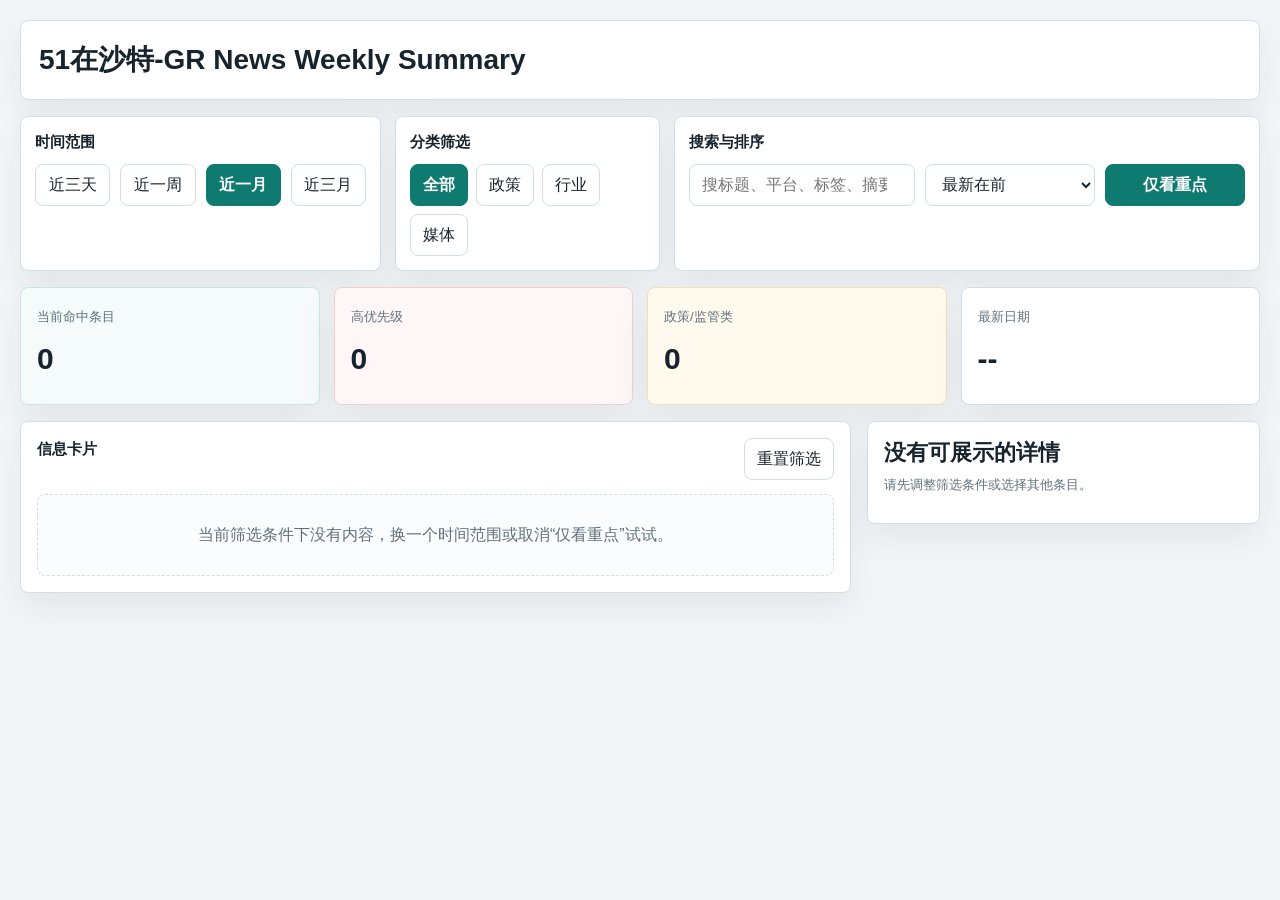
==== 舆情weekly汇总板_v1.html @ affe05f6 "Tighten weekly board leadership copy" ====
<!doctype html>
<html lang="zh-CN">
<head>
  <meta charset="utf-8">
  <meta name="viewport" content="width=device-width, initial-scale=1">
  <title>51在沙特-GR News Weekly Summary</title>
  <style>
    :root {
      --bg: #f3f6f8;
      --panel: #ffffff;
      --panel-alt: #eef3f6;
      --text: #18242d;
      --muted: #5f717d;
      --line: #d3dde5;
      --accent: #0f7a70;
      --accent-soft: #def4f1;
      --blue: #1a78a6;
      --blue-soft: #dff1f8;
      --amber: #a86f00;
      --amber-soft: #fff1d6;
      --red: #b43d3d;
      --red-soft: #fde6e6;
      --shadow: 0 14px 34px rgba(24, 36, 45, 0.08);
    }

    * {
      box-sizing: border-box;
    }

    body {
      margin: 0;
      background: var(--bg);
      color: var(--text);
      font-family: Arial, "PingFang SC", "Microsoft YaHei", sans-serif;
      line-height: 1.5;
    }

    button, input, select {
      font: inherit;
    }

    img {
      display: block;
      max-width: 100%;
    }

    .shell {
      max-width: 1320px;
      margin: 0 auto;
      padding: 20px;
    }

    .topband {
      display: grid;
      grid-template-columns: 1fr;
      gap: 18px;
      align-items: center;
      background: var(--panel);
      border: 1px solid var(--line);
      border-radius: 8px;
      padding: 18px;
      box-shadow: var(--shadow);
    }

    .topband h1 {
      margin: 0;
      font-size: 28px;
    }

    .topband p {
      margin: 6px 0 0;
      color: var(--muted);
      max-width: 760px;
    }

    .toolbar {
      margin-top: 16px;
      display: grid;
      grid-template-columns: 1.5fr 1.1fr 1fr;
      gap: 14px;
    }

    .toolbar-block,
    .section,
    .stat,
    .item-card,
    .detail-panel {
      background: var(--panel);
      border: 1px solid var(--line);
      border-radius: 8px;
      box-shadow: var(--shadow);
    }

    .toolbar-block {
      padding: 14px;
      min-height: 116px;
    }

    .toolbar-title,
    .section-title {
      margin: 0 0 10px;
      font-size: 15px;
      font-weight: 700;
    }

    .chip-row {
      display: flex;
      flex-wrap: wrap;
      gap: 8px;
    }

    .chip-grid {
      display: grid;
      grid-template-columns: repeat(4, minmax(0, 1fr));
      gap: 10px;
    }

    .chip,
    .ghost-btn,
    .solid-btn {
      min-height: 36px;
      padding: 8px 12px;
      border-radius: 8px;
      border: 1px solid var(--line);
      background: #fff;
      color: var(--text);
      cursor: pointer;
    }

    .chip.active {
      border-color: var(--accent);
      background: var(--accent);
      color: #fff;
      font-weight: 700;
    }

    .ghost-btn:hover,
    .solid-btn:hover,
    .chip:hover {
      border-color: var(--accent);
    }

    .solid-btn {
      background: var(--accent);
      border-color: var(--accent);
      color: #fff;
      font-weight: 700;
    }

    .control-row {
      display: grid;
      grid-template-columns: 1fr 170px 140px;
      gap: 10px;
    }

    .control-row input,
    .control-row select {
      min-height: 40px;
      border: 1px solid var(--line);
      border-radius: 8px;
      padding: 8px 12px;
      background: #fff;
      color: var(--text);
    }

    .stats {
      margin-top: 16px;
      display: grid;
      grid-template-columns: repeat(4, minmax(0, 1fr));
      gap: 14px;
    }

    .stat {
      padding: 16px;
      min-height: 118px;
    }

    .stat span {
      color: var(--muted);
      font-size: 13px;
    }

    .stat strong {
      display: block;
      margin: 8px 0 6px;
      font-size: 30px;
    }

    .stat small {
      color: var(--muted);
      font-size: 13px;
    }

    .stat.accent {
      background: #f4fbfa;
      border-color: #c5e7e1;
    }

    .stat.warn {
      background: #fff9ee;
      border-color: #f1dfb8;
    }

    .stat.risk {
      background: #fff7f7;
      border-color: #f1cfcf;
    }

    .main-grid {
      margin-top: 16px;
      display: grid;
      grid-template-columns: minmax(0, 1.9fr) minmax(320px, 0.9fr);
      gap: 16px;
      align-items: start;
    }

    .section {
      padding: 16px;
    }

    .section-head {
      display: flex;
      justify-content: space-between;
      gap: 14px;
      align-items: flex-start;
      margin-bottom: 14px;
    }

    .section-head p {
      margin: 4px 0 0;
      color: var(--muted);
      font-size: 13px;
    }

    .item-list {
      display: grid;
      gap: 12px;
    }

    .item-card {
      padding: 16px;
      display: grid;
      grid-template-columns: 1fr auto;
      gap: 16px;
      align-items: start;
    }

    .item-card h3 {
      margin: 0 0 8px;
      font-size: 18px;
      line-height: 1.35;
    }

    .item-meta {
      display: flex;
      flex-wrap: wrap;
      gap: 8px;
      color: var(--muted);
      font-size: 13px;
      margin-bottom: 10px;
    }

    .badge {
      display: inline-flex;
      align-items: center;
      min-height: 24px;
      padding: 2px 8px;
      border-radius: 8px;
      font-size: 12px;
      font-weight: 700;
    }

    .badge.policy { background: var(--blue-soft); color: var(--blue); }
    .badge.sentiment { background: var(--accent-soft); color: var(--accent); }
    .badge.industry { background: #ece9fb; color: #6154a6; }
    .badge.media { background: #e6f1ff; color: #245eab; }
    .badge.priority-high { background: var(--red-soft); color: var(--red); }
    .badge.priority-mid { background: var(--amber-soft); color: var(--amber); }
    .badge.priority-low { background: #edf3ef; color: #466050; }

    .item-summary {
      margin: 0;
      color: var(--text);
    }

    .item-why {
      margin: 12px 0 0;
      color: var(--muted);
      font-size: 14px;
    }

    .item-actions {
      display: grid;
      gap: 8px;
      min-width: 126px;
    }

    .detail-panel {
      padding: 16px;
      position: sticky;
      top: 16px;
    }

    .detail-panel h2 {
      margin: 0 0 8px;
      font-size: 22px;
      line-height: 1.35;
    }

    .detail-meta {
      display: flex;
      flex-wrap: wrap;
      gap: 8px;
      color: var(--muted);
      font-size: 13px;
      margin-bottom: 12px;
    }

    .detail-block {
      padding-top: 12px;
      border-top: 1px solid var(--line);
      margin-top: 12px;
    }

    .detail-block strong {
      display: block;
      margin-bottom: 6px;
      font-size: 14px;
    }

    .detail-block p,
    .detail-block li {
      margin: 0;
      color: var(--text);
    }

    .detail-block ul {
      margin: 0;
      padding-left: 18px;
    }

    .detail-links {
      display: flex;
      flex-wrap: wrap;
      gap: 8px;
      margin-top: 10px;
    }

    .detail-links a {
      color: var(--blue);
      text-decoration: none;
      word-break: break-all;
    }

    .empty {
      padding: 28px 16px;
      text-align: center;
      color: var(--muted);
      border: 1px dashed var(--line);
      border-radius: 8px;
      background: #fbfcfd;
    }

    @media (max-width: 1100px) {
      .toolbar,
      .main-grid {
        grid-template-columns: 1fr;
      }

      .stats {
        grid-template-columns: repeat(2, minmax(0, 1fr));
      }

      .detail-panel {
        position: static;
      }
    }

    @media (max-width: 720px) {
      .shell {
        padding: 14px;
      }

      .control-row,
      .stats {
        grid-template-columns: 1fr;
      }

      .item-card {
        grid-template-columns: 1fr;
      }

      .item-actions {
        grid-template-columns: repeat(2, minmax(0, 1fr));
      }
    }
  </style>
</head>
<body>
  <div class="shell">
    <header class="topband">
      <div>
        <h1>51在沙特-GR News Weekly Summary</h1>
      </div>
    </header>

    <section class="toolbar">
      <div class="toolbar-block">
        <h2 class="toolbar-title">时间范围</h2>
        <div class="chip-grid" id="rangeChips">
          <button class="chip" data-range="3">近三天</button>
          <button class="chip" data-range="7">近一周</button>
          <button class="chip active" data-range="30">近一月</button>
          <button class="chip" data-range="90">近三月</button>
        </div>
      </div>

      <div class="toolbar-block">
        <h2 class="toolbar-title">分类筛选</h2>
        <div class="chip-row" id="categoryChips">
          <button class="chip active" data-category="all">全部</button>
          <button class="chip" data-category="政策">政策</button>
          <button class="chip" data-category="行业">行业</button>
          <button class="chip" data-category="媒体">媒体</button>
        </div>
      </div>

      <div class="toolbar-block">
        <h2 class="toolbar-title">搜索与排序</h2>
        <div class="control-row">
          <input id="searchInput" type="search" placeholder="搜标题、平台、标签、摘要">
          <select id="sortSelect" aria-label="排序方式">
            <option value="desc">最新在前</option>
            <option value="asc">最早在前</option>
            <option value="priority">优先级优先</option>
          </select>
          <button class="solid-btn" id="focusToggle" type="button">仅看重点</button>
        </div>
      </div>
    </section>

    <section class="stats" aria-label="统计概览">
      <article class="stat accent">
        <span>当前命中条目</span>
        <strong id="countAll">0</strong>
      </article>
      <article class="stat risk">
        <span>高优先级</span>
        <strong id="countHigh">0</strong>
      </article>
      <article class="stat warn">
        <span>政策/监管类</span>
        <strong id="countPolicy">0</strong>
      </article>
      <article class="stat">
        <span>最新日期</span>
        <strong id="latestDate">--</strong>
      </article>
    </section>

    <div class="main-grid">
      <section class="section">
        <div class="section-head">
          <div>
            <h2 class="section-title">信息卡片</h2>
          </div>
          <button class="ghost-btn" id="resetButton" type="button">重置筛选</button>
        </div>

        <div class="item-list" id="itemList"></div>
      </section>

      <aside class="detail-panel" id="detailPanel">
        <h2>先点开一条信息</h2>
        <div class="detail-meta">
          <span>选择左侧条目查看完整信息</span>
        </div>
      </aside>
    </div>
  </div>

  <script>
    const spaRiyadhOnline = {
      date: "2026-04-21",
      platform: "政府通稿",
      source: "SPA",
      links: ["https://www.spa.gov.sa/en/N2566507"]
    };

    const spaTuwaiqApple = {
      date: "2026-04-20",
      platform: "政府通稿",
      source: "SPA",
      links: ["https://www.spa.gov.sa/en/N2565918"]
    };

    const spaChemistry = {
      date: "2026-04-20",
      platform: "政府通稿",
      source: "SPA",
      links: ["https://www.spa.gov.sa/en/N2565769"]
    };

    const spaMediaGraduates = {
      date: "2026-04-19",
      platform: "政府通稿",
      source: "SPA",
      links: ["https://www.spa.gov.sa/en/N2565222"]
    };

    const spaQuantum = {
      date: "2026-04-18",
      platform: "政府通稿",
      source: "SPA",
      links: ["https://www.spa.gov.sa/en/N2564553"]
    };

    const spaBologna = {
      date: "2026-04-17",
      platform: "政府通稿",
      source: "SPA",
      links: ["https://www.spa.gov.sa/en/N2564273"]
    };

    const spaMediaAcademy = {
      date: "2026-04-17",
      platform: "政府通稿",
      source: "SPA",
      links: ["https://www.spa.gov.sa/en/N2563969"]
    };

    const spaIthra = {
      date: "2026-04-16",
      platform: "政府通稿",
      source: "SPA",
      links: ["https://www.spa.gov.sa/en/N2563315"]
    };

    const spaStanford = {
      date: "2026-04-15",
      platform: "官方/二次报道",
      source: "SPA / Arab News",
      links: [
        "https://www.spa.gov.sa/en/N2559779",
        "https://www.arabnews.com/node/2639943/amp"
      ]
    };

    const saudiGazetteWeather = {
      date: "2026-04-12",
      platform: "新闻媒体",
      source: "Saudi Gazette",
      links: ["https://saudigazette.com.sa/article/660458"]
    };

    const minervaContinuity = {
      date: "2026-04-20",
      platform: "行业媒体",
      source: "Education UAE",
      links: ["https://www.education-uae.com/minerva-virtual-academy-academic-continuity/"]
    };

    const arabNewsPeace = {
      date: "2026-04-11",
      platform: "新闻媒体",
      source: "Arab News",
      links: ["https://www.arabnews.com/node/2639591/amp"]
    };

    const arabNewsPos = {
      date: "2026-04-10",
      platform: "新闻媒体",
      source: "Arab News",
      links: ["https://www.arabnews.pk/node/2639432"]
    };

    const weeklyItems = [
      {
        id: 1,
        title: "利雅得教育部门宣布 13 个省份周二线下课转线上",
        category: "政策",
        priority: "high",
        featured: true,
        tags: ["利雅得", "线上教学", "应急机制"],
        summary: "利雅得地区教育管理部门宣布，在 13 个省份暂停线下课并转为线上授课。",
        whyItMatters: "这是近一周最直接的教育政策动作，体现远程教学已成为标准化应急选项。",
        nextAction: "跟踪是否扩展到更多地区，以及后续是否形成固定预案文本。",
        ...spaRiyadhOnline
      },
      {
        id: 2,
        title: "线上授课明确通过 Madrasati 及其他获批平台实施",
        category: "政策",
        priority: "high",
        featured: true,
        tags: ["Madrasati", "获批平台", "平台治理"],
        summary: "公告明确远程教学需通过 Madrasati 平台和其他获批教育平台开展。",
        whyItMatters: "这说明沙特并非临时转网课，而是已有明确的平台口径和合规边界。",
        nextAction: "继续搜集“获批平台”与“指定平台”表述，观察平台准入和治理要求。",
        ...spaRiyadhOnline
      },
      {
        id: 3,
        title: "转线上范围覆盖学生、教师与行政人员",
        category: "政策",
        priority: "mid",
        featured: false,
        tags: ["学校运营", "教师", "行政人员"],
        summary: "此次线上安排不仅针对学生，也覆盖教学和行政人员的工作组织。",
        whyItMatters: "意味着远程安排已从课堂层面扩展到学校整体运营层面。",
        nextAction: "观察后续是否出现更细化的人员分工、考勤或平台协同要求。",
        ...spaRiyadhOnline
      },
      {
        id: 4,
        title: "天气与气象预警仍是触发线上教学的重要外部变量",
        category: "政策",
        priority: "mid",
        featured: false,
        tags: ["气象中心", "安全", "教学连续性"],
        summary: "决定依据国家气象中心报告作出，核心理由是保障安全并维持教学连续性。",
        whyItMatters: "后续做 weekly 时，可把“气象—停课—线上”链路作为固定观察点。",
        nextAction: "建立天气预警与教育部门通知的联动监测模板。",
        ...spaRiyadhOnline
      },
      {
        id: 5,
        title: "Tuwaiq Academy 与 Apple 合作开放新学术项目报名",
        category: "政策",
        priority: "high",
        featured: true,
        tags: ["Tuwaiq Academy", "Apple", "技能培养"],
        summary: "Tuwaiq Academy 宣布与 Apple 合作开放学术项目报名，聚焦技术技能和创新解决方案。",
        whyItMatters: "属于政府支持的人才培养新动作，可作为教育数字化与科技教育结合的标志性案例。",
        nextAction: "跟进招生人数、合作机制和后续是否有复制项目。",
        ...spaTuwaiqApple
      },
      {
        id: 6,
        title: "项目时长为 9 个月，计划于 8 月在利雅得启动",
        category: "政策",
        priority: "mid",
        featured: false,
        tags: ["项目周期", "利雅得", "学术项目"],
        summary: "该项目将在利雅得实施，持续 9 个月，属于中长周期人才培养项目。",
        whyItMatters: "相比短训营，这类长期项目更能体现官方对深度技能培训的投入。",
        nextAction: "关注是否会外溢为更大范围的技术教育项目。",
        ...spaTuwaiqApple
      },
      {
        id: 7,
        title: "项目重点指向 AI 与 Apple 高级技术的结合应用",
        category: "行业",
        priority: "high",
        featured: true,
        tags: ["AI", "Apple 技术", "应用开发"],
        summary: "公告明确项目聚焦人工智能与 Apple 高级技术结合下的应用开发与创新。",
        whyItMatters: "这类课程方向对在线教育行业有借鉴意义，说明未来技能培养仍围绕 AI 和实用技术展开。",
        nextAction: "补充观察沙特市场对 AI 技能培训、编程教育和项目制学习的需求变化。",
        ...spaTuwaiqApple
      },
      {
        id: 8,
        title: "招生对象覆盖不同年龄层和多种专业背景",
        category: "行业",
        priority: "mid",
        featured: false,
        tags: ["多年龄层", "跨专业", "普惠培养"],
        summary: "项目并不局限于单一专业，而是面向多年龄层和不同背景人群开放。",
        whyItMatters: "说明沙特技术教育正从垂直人群走向更普遍的人才覆盖。",
        nextAction: "后续 weekly 可持续跟进“目标人群是否扩大”这一信号。",
        ...spaTuwaiqApple
      },
      {
        id: 9,
        title: "项目提供硬件支持、资金激励与项目转化机会",
        category: "行业",
        priority: "mid",
        featured: false,
        tags: ["硬件资源", "资金激励", "项目转化"],
        summary: "官方介绍中明确提到硬件支持、财务奖励以及项目转投资机会。",
        whyItMatters: "这显示技能教育正与创新孵化、创业转化更紧密捆绑。",
        nextAction: "跟踪是否出现公开成果、孵化案例或合作企业名单。",
        ...spaTuwaiqApple
      },
      {
        id: 10,
        title: "沙特化学队赴莫斯科参加 2026 门捷列夫国际化学奥赛",
        category: "政策",
        priority: "mid",
        featured: false,
        tags: ["国际竞赛", "化学奥赛", "学生培养"],
        summary: "沙特化学队于 4 月 15 日至 23 日参加国际门捷列夫化学奥林匹克竞赛。",
        whyItMatters: "国际学科竞赛仍是沙特高端人才培养的重要窗口。",
        nextAction: "关注竞赛结果与官方后续宣传口径。",
        ...spaChemistry
      },
      {
        id: 11,
        title: "该赛事被定义为全球历史最久、难度最高的化学赛事之一",
        category: "行业",
        priority: "low",
        featured: false,
        tags: ["高水平赛事", "学科能力", "国际标准"],
        summary: "官方稿中强调该赛事历史悠久、题目难度高、竞争强度大。",
        whyItMatters: "这类话术有助于判断沙特近期宣传更强调“高标准国际比较”。",
        nextAction: "作为 weekly 背景信息保留，无需单独上升为风险或政策项。",
        ...spaChemistry
      },
      {
        id: 12,
        title: "沙特自 2013 年起持续参赛，累计拿下 28 项国际奖项",
        category: "行业",
        priority: "mid",
        featured: false,
        tags: ["长期投入", "国际奖项", "科研人才"],
        summary: "稿件回顾称，沙特自 2013 年以来已在该项赛事中获得 28 项国际奖项。",
        whyItMatters: "长期连续参赛与奖项积累，反映了官方对科学后备人才培养的持续投入。",
        nextAction: "周报里可作为“人才体系连续性”类信号。",
        ...spaChemistry
      },
      {
        id: 13,
        title: "官方强调全年训练营和理论实践结合的备赛体系",
        category: "政策",
        priority: "mid",
        featured: false,
        tags: ["训练营", "理论实践", "人才体系"],
        summary: "官方特别强调参赛学生经过全年多阶段理论与实践训练营准备。",
        whyItMatters: "这说明高水平竞赛并非一次性活动，而是建立在制度化训练机制之上。",
        nextAction: "后续可继续追踪类似“全年训练—国际参赛”闭环机制。",
        ...spaChemistry
      },
      {
        id: 14,
        title: "SPA 新闻培训学院启动媒体岗位毕业生赋能项目",
        category: "政策",
        priority: "high",
        featured: true,
        tags: ["就业赋能", "媒体培训", "毕业生"],
        summary: "SPA 新闻培训学院联合 Hadaf 启动毕业生赋能项目，面向媒体岗位培养人才。",
        whyItMatters: "这是近一周非常明确的人才培养政策信号，且与舆情监测、内容生产能力高度相关。",
        nextAction: "建议纳入 weekly 的“官方能力建设”栏目。",
        ...spaMediaGraduates
      },
      {
        id: 15,
        title: "项目首期覆盖超过 300 名学员",
        category: "行业",
        priority: "mid",
        featured: false,
        tags: ["规模", "学员", "首期"],
        summary: "首批项目学员超过 300 人，显示媒体人才培养具备一定规模。",
        whyItMatters: "量级不算极大，但足以说明相关岗位能力建设进入制度化阶段。",
        nextAction: "后续关注第二批、第三批扩容情况。",
        ...spaMediaGraduates
      },
      {
        id: 16,
        title: "项目以 8 个专项媒体文凭为主要培养载体",
        category: "行业",
        priority: "mid",
        featured: false,
        tags: ["文凭项目", "媒体课程", "职业导向"],
        summary: "项目以 8 个专项媒体培训文凭展开，强调岗位导向型培养。",
        whyItMatters: "这类项目值得作为“职业教育—内容产业”结合案例保留。",
        nextAction: "检索是否公布具体文凭方向与课程设置。",
        ...spaMediaGraduates
      },
      {
        id: 17,
        title: "学员来自 26 所本地和国际大学、覆盖 22 座城市",
        category: "行业",
        priority: "mid",
        featured: false,
        tags: ["大学来源", "城市覆盖", "青年人才"],
        summary: "稿件显示学员来源较广，体现项目覆盖面和跨区域吸引力。",
        whyItMatters: "对 weekly 来说，这能反映政策并非只面向利雅得单点，而是全国性吸附人才。",
        nextAction: "保留为项目覆盖度指标。",
        ...spaMediaGraduates
      },
      {
        id: 18,
        title: "项目周期 12 个月，定位为长期能力建设而非短期培训",
        category: "政策",
        priority: "mid",
        featured: false,
        tags: ["12个月", "长期培养", "人力资本"],
        summary: "官方明确此为 12 个月项目，强调持续培养与竞争力提升。",
        whyItMatters: "相比短平快项目，这类设置更值得纳入中长期能力建设观察。",
        nextAction: "观察是否与就业吸纳、转岗率等结果挂钩。",
        ...spaMediaGraduates
      },
      {
        id: 19,
        title: "MCIT 见证 True Nexus 与 Pasqal 签署量子计算合作",
        category: "政策",
        priority: "mid",
        featured: false,
        tags: ["MCIT", "量子计算", "前沿技术"],
        summary: "MCIT 见证双方围绕中性原子量子计算在食品蛋白功能设计上的合作签署。",
        whyItMatters: "虽然不直接属于教育政策，但可作为沙特前沿技术能力建设的重要背景信息。",
        nextAction: "作为科技教育和未来技能的大环境信息纳入观察。",
        ...spaQuantum
      },
      {
        id: 20,
        title: "官方将该合作定义为全球首创路径之一",
        category: "行业",
        priority: "low",
        featured: false,
        tags: ["全球首创", "科研应用", "创新叙事"],
        summary: "官方稿特别强调这是全球首创路径之一，突出沙特抢占前沿技术叙事。",
        whyItMatters: "周报中可作为“国家创新叙事增强”的旁证。",
        nextAction: "观察是否有高校、训练项目或人才计划跟进。",
        ...spaQuantum
      },
      {
        id: 21,
        title: "量子与 AI 被继续绑定到国家战略产业叙事中",
        category: "行业",
        priority: "mid",
        featured: false,
        tags: ["AI", "量子", "战略产业"],
        summary: "稿件将量子计算与 AI 一并置于国家前沿技术和产业升级话语中。",
        whyItMatters: "对教育与在线学习行业来说，这意味着未来技能类内容仍有政策顺风。",
        nextAction: "后续检索更多“AI+教育”“量子+人才”类交叉信号。",
        ...spaQuantum
      },
      {
        id: 22,
        title: "沙特结束 2026 博洛尼亚国际童书展参展活动",
        category: "政策",
        priority: "mid",
        featured: false,
        tags: ["童书展", "国际传播", "阅读生态"],
        summary: "沙特完成对 2026 年博洛尼亚国际童书展的集中参展，突出儿童和青少年文学。",
        whyItMatters: "这类文化教育外展能辅助判断内容、出版和儿童教育生态的官方重视方向。",
        nextAction: "可与青少年阅读、双语内容、教育出版趋势并列观察。",
        ...spaBologna
      },
      {
        id: 23,
        title: "官方强调儿童与青少年文学是重点国际展示方向",
        category: "行业",
        priority: "mid",
        featured: false,
        tags: ["儿童文学", "青少年内容", "出版"],
        summary: "稿件特别点出童书展是儿童与青少年文学的重要国际平台。",
        whyItMatters: "对教育内容和青少年受众产品来说，这是值得关注的内容生态风向。",
        nextAction: "后续跟踪沙特儿童教育内容、阅读平台、出版社合作机会。",
        ...spaBologna
      },
      {
        id: 24,
        title: "配套文化项目覆盖翻译、叙事与哲学议题",
        category: "行业",
        priority: "low",
        featured: false,
        tags: ["翻译", "叙事", "哲学"],
        summary: "参展配套活动围绕翻译、叙事和哲学展开，内容并非单纯商业展示。",
        whyItMatters: "对 weekly 来说，这是“内容质量与思想性并重”的辅助信号。",
        nextAction: "记录为儿童与青少年内容领域的软性趋势。",
        ...spaBologna
      },
      {
        id: 25,
        title: "展台集成图书馆、公共阅读与阿语机构资源",
        category: "政策",
        priority: "low",
        featured: false,
        tags: ["机构协同", "图书馆", "阿语资源"],
        summary: "参展方包括国家图书馆、公共图书馆和阿语机构，体现跨机构协同。",
        whyItMatters: "这种资源协同结构适合放入 weekly 的“国家内容生态”观察中。",
        nextAction: "关注后续是否有更具体的国际合作成果。",
        ...spaBologna
      },
      {
        id: 26,
        title: "沙特媒体学院完成“国家安全与信息力量”强化训练",
        category: "政策",
        priority: "high",
        featured: true,
        tags: ["媒体学院", "国家安全", "信息能力"],
        summary: "沙特媒体学院与国防大学合作完成信息力量专项培训。",
        whyItMatters: "这和舆情、信息管理、对外传播能力建设高度相关，建议列入重点。",
        nextAction: "纳入 weekly 的“政府对信息传播能力建设”主线。",
        ...spaMediaAcademy
      },
      {
        id: 27,
        title: "培训为期两天，面向 25 名媒体与传播专业人员",
        category: "行业",
        priority: "mid",
        featured: false,
        tags: ["两天集训", "传播专业人员", "小班化"],
        summary: "项目采用小规模高强度方式，聚焦媒体与传播从业者。",
        whyItMatters: "这说明官方训练更偏精英化、专项化而非大规模普及。",
        nextAction: "继续搜集类似专项集训项目，判断是否形成系列。",
        ...spaMediaAcademy
      },
      {
        id: 28,
        title: "课程强调战略环境分析与信息处理能力",
        category: "政策",
        priority: "mid",
        featured: false,
        tags: ["战略环境", "信息处理", "能力模型"],
        summary: "课程重点之一是战略环境分析和职业化信息处理能力。",
        whyItMatters: "对政府舆情和传播团队来说，这就是非常直接的能力建设信号。",
        nextAction: "可据此调整你们 weekly 的分析维度和呈现方式。",
        ...spaMediaAcademy
      },
      {
        id: 29,
        title: "官方强调构建“准确媒体信息”的输出能力",
        category: "政策",
        priority: "high",
        featured: true,
        tags: ["准确表述", "官方传播", "信息安全"],
        summary: "稿件明确提出要提升与国家安全和战略利益相关议题的准确媒体表达能力。",
        whyItMatters: "这说明官方对信息口径、叙事精准度的要求正在上升。",
        nextAction: "建议把“表述是否准确”“是否过度解读”加入 weekly 复盘标准。",
        ...spaMediaAcademy
      },
      {
        id: 30,
        title: "Ithra 开放第五届青年暑期项目报名",
        category: "政策",
        priority: "mid",
        featured: false,
        tags: ["Ithra", "青年项目", "报名开放"],
        summary: "Ithra 于 4 月 16 日开放第五届青年暑期项目报名，报名持续到 6 月底。",
        whyItMatters: "属于官方支持的青年培养和文化教育项目，可作为人才培养类信号。",
        nextAction: "跟进报名热度和后续项目执行情况。",
        ...spaIthra
      },
      {
        id: 31,
        title: "项目面向 13 至 16 岁青少年",
        category: "行业",
        priority: "low",
        featured: false,
        tags: ["青少年", "13-16岁", "培养对象"],
        summary: "项目明确聚焦 13 至 16 岁群体，属于较早阶段的人才启蒙项目。",
        whyItMatters: "说明青少年阶段的能力与兴趣培养仍是机构投入重点。",
        nextAction: "记录为 youth segment 的长期观察样本。",
        ...spaIthra
      },
      {
        id: 32,
        title: "项目内容强调文化与创意产业的沉浸式体验",
        category: "行业",
        priority: "mid",
        featured: false,
        tags: ["创意产业", "沉浸式", "文化教育"],
        summary: "官方定位并非单纯夏令营，而是让青少年进入文化与创意产业场景。",
        whyItMatters: "对教育内容行业来说，这类项目说明“体验式学习”仍具政策友好度。",
        nextAction: "后续关注是否有数字内容、创作工具或线上协同模块加入。",
        ...spaIthra
      },
      {
        id: 33,
        title: "暑期项目将在 7 月至 8 月进行，为期四周",
        category: "行业",
        priority: "low",
        featured: false,
        tags: ["时间安排", "四周", "暑期项目"],
        summary: "项目将在 7 月 13 日至 8 月 6 日运行，时间安排较明确。",
        whyItMatters: "适合放在 weekly 中作为节奏型信息，帮助判断暑期教育活动密度。",
        nextAction: "整理后续同类暑期项目，形成夏季活动时间轴。",
        ...spaIthra
      },
      {
        id: 34,
        title: "项目最终设置青年手工艺成果展作为输出环节",
        category: "行业",
        priority: "low",
        featured: false,
        tags: ["成果展", "项目输出", "学习闭环"],
        summary: "项目最后将以青年工艺展呈现成果，强调可视化输出。",
        whyItMatters: "这类“学习—创作—展出”闭环值得作为内容产品设计参考。",
        nextAction: "关注是否同步线上展示或数字传播版本。",
        ...spaIthra
      },
      {
        id: 35,
        title: "Ithra 累计交付超过 18,000 学习小时",
        category: "行业",
        priority: "mid",
        featured: false,
        tags: ["学习小时", "长期投入", "项目累计"],
        summary: "官方回顾称，该项目体系累计提供了超过 18,000 小时学习内容。",
        whyItMatters: "这为判断项目长期投入和规模提供了量化参考。",
        nextAction: "保留为项目体量对比指标。",
        ...spaIthra
      },
      {
        id: 36,
        title: "沙特在 Stanford 2026 AI Index 中位列 AI 安全隐私与密码学全球第一",
        category: "政策",
        priority: "high",
        featured: true,
        tags: ["AI Index", "安全隐私", "全球第一"],
        summary: "官方与媒体均强调，沙特在 AI 安全、隐私、密码学指标上居全球首位。",
        whyItMatters: "这是近一周非常强的国家能力叙事，对教育、技能培训和 AI 产业都有影响。",
        nextAction: "在 weekly 中作为宏观背景置顶展示。",
        ...spaStanford
      },
      {
        id: 37,
        title: "沙特在 AI 女性赋权指标中同样排名全球第一",
        category: "政策",
        priority: "high",
        featured: true,
        tags: ["女性赋权", "AI 人才", "国际排名"],
        summary: "报道指出沙特在 AI 女性赋权方面同样排名世界第一。",
        whyItMatters: "这类排名有助于官方强化包容性与人才吸引叙事。",
        nextAction: "后续跟进是否出现更多女性科技人才项目和奖学金计划。",
        ...spaStanford
      },
      {
        id: 38,
        title: "大学生使用生成式 AI 学习的占比变化排名全球第三",
        category: "行业",
        priority: "mid",
        featured: false,
        tags: ["生成式AI", "大学生", "学习行为"],
        summary: "相关报道提到，沙特大学生在学习中使用生成式 AI 的占比变化居全球前列。",
        whyItMatters: "这是教育行业尤其在线学习与工具产品的重要需求侧信号。",
        nextAction: "可据此增加 weekly 对学生端 AI 工具使用趋势的观察。",
        ...spaStanford
      },
      {
        id: 39,
        title: "AI 人才集中度变化排名全球第三，人才吸引力排名全球第四",
        category: "行业",
        priority: "mid",
        featured: false,
        tags: ["AI 人才", "人才吸引", "国际比较"],
        summary: "报道同时强调 AI 人才集中度变化和人才吸引力的全球领先位置。",
        whyItMatters: "说明教育、培训和人才市场形成相互强化效应。",
        nextAction: "把这类人才指标纳入每周宏观环境板块。",
        ...spaStanford
      },
      {
        id: 40,
        title: "媒体将该排名解读为沙特 AI 教育和技能体系加速成熟",
        category: "媒体",
        priority: "mid",
        featured: false,
        tags: ["媒体解读", "AI 教育", "技能体系"],
        summary: "Arab News 将该组排名与沙特教育、人才和数字化生态发展联系起来进行解读。",
        whyItMatters: "相比官方稿，媒体稿能补足外部认知视角，适合放在“舆情/媒体怎么看”栏目。",
        nextAction: "持续检索国际媒体对沙特教育与 AI 能力建设的外部表述。",
        ...spaStanford
      },
      {
        id: 41,
        title: "Saudi Gazette 报道称多个地区因暴雨暂停线下课",
        category: "媒体",
        priority: "mid",
        featured: false,
        tags: ["Saudi Gazette", "暴雨停课", "远程教学"],
        summary: "Saudi Gazette 报道多个地区因暴雨停课，并切换为远程教学。",
        whyItMatters: "媒体视角强化了官方信号，说明线上教学在突发情况下已具备社会接受度。",
        nextAction: "对比官方稿与媒体稿在措辞上的差异。",
        ...saudiGazetteWeather
      },
      {
        id: 42,
        title: "媒体明确点名 Madrasati 为远程教学承接平台",
        category: "媒体",
        priority: "mid",
        featured: false,
        tags: ["Madrasati", "平台承接", "媒体观察"],
        summary: "媒体在报道中直接指出 Madrasati 承担了停课后的远程教学任务。",
        whyItMatters: "这说明平台认知已被社会媒体广泛接受，平台品牌本身具备公共教育属性。",
        nextAction: "weekly 可固定跟踪平台被提及频次。",
        ...saudiGazetteWeather
      },
      {
        id: 43,
        title: "媒体还提到多所大学同步切换线上安排",
        category: "媒体",
        priority: "mid",
        featured: false,
        tags: ["大学", "线上切换", "教学连续性"],
        summary: "报道不仅覆盖中小学，还提到多所大学同步采取线上安排。",
        whyItMatters: "说明线上教学并非只发生在基础教育，大学端同样保有快速切换能力。",
        nextAction: "后续补充高校端的远程教学案例。",
        ...saudiGazetteWeather
      },
      {
        id: 44,
        title: "媒体强调安全、连续性与组织效率是停课转线上三大理由",
        category: "媒体",
        priority: "low",
        featured: false,
        tags: ["安全", "连续性", "组织效率"],
        summary: "从媒体口径看，远程教学不再只为补位，而被表述为兼顾安全和效率的标准工具。",
        whyItMatters: "有助于把 weekly 的“线上教育”从技术话题拉回公共治理话题。",
        nextAction: "继续搜集类似媒体叙事是否稳定出现。",
        ...saudiGazetteWeather
      },
      {
        id: 45,
        title: "行业媒体称在线学校在不确定时期的“连续性价值”正在被重新认识",
        category: "媒体",
        priority: "mid",
        featured: false,
        tags: ["在线学校", "连续性", "家长认知"],
        summary: "Education UAE 文章指出，地缘不确定性抬升了家庭对在线学校“保持教学连续性”的重视。",
        whyItMatters: "这属于在线教育行业的舆情风向，对中东市场尤其有参考价值。",
        nextAction: "可将此类外部观点补充到 weekly 的行业观点区。",
        ...minervaContinuity
      },
      {
        id: 46,
        title: "文章认为在线教育不再只是灵活备选，而是可靠方案",
        category: "媒体",
        priority: "mid",
        featured: false,
        tags: ["在线教育", "可靠方案", "行业观点"],
        summary: "文章明确提出，在线学习在当前区域环境下已不只是替代方案，而是稳定方案。",
        whyItMatters: "这类表达能反映外界对在线教育认知的升级。",
        nextAction: "后续持续监测“alternative”向“reliable solution”的话术变化。",
        ...minervaContinuity
      },
      {
        id: 47,
        title: "媒体特别强调家长对“结构化线上学习”和心理支持的需求",
        category: "媒体",
        priority: "low",
        featured: false,
        tags: ["家长需求", "结构化学习", "心理支持"],
        summary: "文章把在线学校的价值归结为结构化课程、稳定节奏和一对一支持。",
        whyItMatters: "这类需求侧表述对在线教育产品设计和内容表达有现实借鉴意义。",
        nextAction: "周报可增加“家长真正关注什么”的独立小栏。",
        ...minervaContinuity
      },
      {
        id: 48,
        title: "Arab News 关注沙特在 UNESCO 场合强调“教育促进和平”",
        category: "媒体",
        priority: "low",
        featured: false,
        tags: ["UNESCO", "教育促进和平", "国际表达"],
        summary: "Arab News 报道沙特在 UNESCO 场合强调教育、包容、共处和全球公民叙事。",
        whyItMatters: "虽然不是直接的在线教育政策，但属于官方教育价值观的国际表述。",
        nextAction: "保留为宏观舆论背景，不必在 weekly 中占太大篇幅。",
        ...arabNewsPeace
      },
      {
        id: 49,
        title: "Arab News 报道教育类 POS 支出一周暴增 797.5%",
        category: "媒体",
        priority: "mid",
        featured: false,
        tags: ["教育消费", "POS", "支出增长"],
        summary: "Arab News 援引央行数据称，教育类刷卡支出在一周内大幅增长。",
        whyItMatters: "这为 weekly 提供了教育消费侧的补充视角，可辅助判断市场活跃度。",
        nextAction: "后续如果能找到更细分的培训、K12 或高教消费结构会更有价值。",
        ...arabNewsPos
      },
      {
        id: 50,
        title: "本周综合判断：官方更强调平台治理、技能培养与教育连续性",
        category: "政策",
        priority: "high",
        featured: true,
        tags: ["综合判断", "平台治理", "技能培养"],
        summary: "把近一周官方与媒体信号合在一起看，核心主题集中在应急线上教学、AI/技能培养、青年项目和内容能力建设。",
        whyItMatters: "快速抓住主线。",
        nextAction: "下周继续沿着“线上教学机制、AI 教育、青年能力建设、信息传播能力”四条线索更新。",
        date: "2026-04-22",
        platform: "汇总研判",
        source: "Codex based on official and media sources",
        links: [
          "https://www.spa.gov.sa/en/N2566507",
          "https://www.spa.gov.sa/en/N2565918",
          "https://www.spa.gov.sa/en/N2565222",
          "https://www.spa.gov.sa/en/N2559779"
        ]
      },
      {
        id: 51,
        title: "51Talk 沙特账号预告在 Saudi TV《طويق》节目中亮相",
        date: "2026-04-20",
        category: "媒体",
        platform: "X",
        source: "51Talk KSA",
        priority: "high",
        featured: true,
        tags: ["Saudi TV", "品牌曝光", "电视节目"],
        summary: "51Talk 沙特官方账号转发 Saudi TV 节目预告，强调平台将作为案例出现在《طويق》节目中。",
        whyItMatters: "这是品牌进入本地主流媒体叙事的明显信号，适合放进 weekly 的“品牌外部曝光”板块。",
        nextAction: "后续补看节目内容，判断 TV 露出是偏品牌故事、课程卖点还是政策/行业定位。",
        links: ["https://www.twstalker.com/51talk_ksa"]
      },
      {
        id: 52,
        title: "Saudi TV 将 51Talk 定义为“重新定义儿童英语学习体验”的平台",
        date: "2026-04-20",
        category: "媒体",
        platform: "X",
        source: "Saudi TV / 51Talk KSA",
        priority: "high",
        featured: true,
        tags: ["儿童英语", "品牌定位", "外部表述"],
        summary: "节目文案将 51Talk 描述为把英语学习从单纯知识灌输转向建立沟通与自信的学习体验。",
        whyItMatters: "这种媒体表述比品牌自述更有参考价值，能看出外部如何理解 51Talk 的核心卖点。",
        nextAction: "建议把“沟通、自信、体验式学习”纳入后续 weekly 的品牌关键词监测。",
        links: ["https://www.twstalker.com/51talk_ksa"]
      },
      {
        id: 53,
        title: "节目内容强调“学习者是体验中心，而不只是围绕课程本身”",
        date: "2026-04-20",
        category: "媒体",
        platform: "X",
        source: "Saudi TV / 51Talk KSA",
        priority: "mid",
        featured: false,
        tags: ["学习者中心", "产品叙事", "课程体验"],
        summary: "节目口径特别提到，平台区别之一在于把学习者而非教材本身放在中心位置。",
        whyItMatters: "这类表述和在线教育行业的产品设计逻辑直接相关，值得做长期追踪。",
        nextAction: "后续可和竞品对比，看谁更多强调“课程”，谁更多强调“用户体验”。",
        links: ["https://www.twstalker.com/51talk_ksa"]
      },
      {
        id: 54,
        title: "节目中还出现“从儿童需求出发，项目逐步扩展到成人”表述",
        date: "2026-04-20",
        category: "行业",
        platform: "X",
        source: "Saudi TV / 51Talk KSA",
        priority: "mid",
        featured: false,
        tags: ["儿童到成人", "产品扩展", "人群拓展"],
        summary: "节目相关话术显示，品牌最初围绕儿童需求建立，随后逐步扩展至成人英语学习场景。",
        whyItMatters: "这说明 51Talk 在沙特的受众叙事正在变宽，不再只锁定低龄家庭。",
        nextAction: "建议 weekly 单独观察“儿童 / 成人”双人群口径是否进一步分化。",
        links: ["https://www.twstalker.com/51talk_ksa"]
      },
      {
        id: 55,
        title: "51Talk KSA 官方账号同步转发节目内容，强化‘语言赋能未来’叙事",
        date: "2026-04-20",
        category: "媒体",
        platform: "X",
        source: "51Talk KSA",
        priority: "mid",
        featured: false,
        tags: ["语言赋能", "品牌转发", "主张强化"],
        summary: "官方转发中强调“今天让孩子掌握英语，就是在为未来投资”，强化长期价值叙事。",
        whyItMatters: "说明品牌传播并不只围绕功能卖点，也在做面向家长的价值型叙事。",
        nextAction: "后续监测同类文案在家长社群或评论区的反馈。",
        links: ["https://www.twstalker.com/51talk_ksa"]
      },
      {
        id: 56,
        title: "51Talk 宣布在利雅得 Qasr Mall 开设第二家线下门店",
        date: "2026-04-21",
        category: "行业",
        platform: "X",
        source: "51Talk KSA",
        priority: "high",
        featured: true,
        tags: ["Qasr Mall", "线下门店", "利雅得"],
        summary: "官方账号发布新门店开业预告，显示 51Talk 在利雅得推进第二个线下触点。",
        whyItMatters: "这是非常明确的本地化扩张信号，说明品牌正在从纯线上向“线上 + 线下触点”延展。",
        nextAction: "建议 weekly 增设“线下动作”栏目，跟踪门店、商场活动和城市扩张节奏。",
        links: ["https://www.twstalker.com/51talk_ksa"]
      },
      {
        id: 57,
        title: "新门店开业与 Saudi Founding Day 节点绑定，带有明显节日营销属性",
        date: "2026-04-21",
        category: "媒体",
        platform: "X",
        source: "51Talk KSA",
        priority: "mid",
        featured: false,
        tags: ["节日营销", "Founding Day", "商场活动"],
        summary: "新店开业文案与 Founding Day 叙事绑定，形成“节日情绪 + 开业活动”的组合传播。",
        whyItMatters: "说明品牌在本地文化节点上的内容适配能力在增强。",
        nextAction: "后续关注是否会在斋月、返校季、国庆等节点持续复制此类打法。",
        links: ["https://www.twstalker.com/51talk_ksa"]
      },
      {
        id: 58,
        title: "线下活动明确设置到店时段与现场互动，强调即时到店转化",
        date: "2026-04-21",
        category: "行业",
        platform: "X",
        source: "51Talk KSA",
        priority: "mid",
        featured: false,
        tags: ["到店转化", "活动时段", "线索收集"],
        summary: "账号多次发布具体到店时间和地点，显示活动设计偏向即时引流与线索沉淀。",
        whyItMatters: "这类线下动作对线上教育品牌很关键，说明其获客方式并不只依赖数字广告。",
        nextAction: "weekly 可加入“线上教育线下化获客”观察点。",
        links: ["https://www.twstalker.com/51talk_ksa"]
      },
      {
        id: 59,
        title: "51Talk 在 X 上持续预热‘فوازير فايف ون توك’互动直播",
        date: "2026-04-22",
        category: "媒体",
        platform: "X",
        source: "51Talk KSA",
        priority: "mid",
        featured: false,
        tags: ["直播互动", "活动预热", "多平台联动"],
        summary: "账号连续预热“51Talk 谜题/竞猜”直播活动，并强调将同时在 YouTube、TikTok、Instagram 分发。",
        whyItMatters: "说明品牌正在尝试用直播和轻互动内容提升社媒活跃度。",
        nextAction: "后续跟踪互动数据，看是品牌曝光型活动还是有效获客型活动。",
        links: ["https://www.twstalker.com/51talk_ksa"]
      },
      {
        id: 60,
        title: "直播活动采用“免费试听 + 抽奖”组合打法",
        date: "2026-04-19",
        category: "行业",
        platform: "X",
        source: "51Talk KSA",
        priority: "mid",
        featured: false,
        tags: ["免费试听", "抽奖", "获客漏斗"],
        summary: "活动文案中把免费试听和抽奖权益组合到一起，形成典型的低门槛转化入口。",
        whyItMatters: "这反映出 51Talk 在沙特仍以试课为核心转化机制，并在活动中叠加激励。",
        nextAction: "观察是否长期使用“免费试听 + 奖品”作为标准获客组合。",
        links: ["https://www.twstalker.com/51talk_ksa"]
      },
      {
        id: 61,
        title: "官方账号最新公开数据约为 15K 粉丝、952 条推文",
        date: "2026-04-22",
        category: "行业",
        platform: "X",
        source: "TwStalker",
        priority: "low",
        featured: false,
        tags: ["账号体量", "粉丝数", "内容密度"],
        summary: "TwStalker 页面显示账号约有 1.5 万粉丝和 952 条内容，具备持续运营基础。",
        whyItMatters: "这可作为后续 weekly 做账号体量变化的基线。",
        nextAction: "建议后续按月记录粉丝与发帖数变化，形成最简运营基准线。",
        links: ["https://www.twstalker.com/51talk_ksa"]
      },
      {
        id: 62,
        title: "官方公开回复承认‘付款前后服务体验落差’问题",
        date: "2026-04-20",
        category: "媒体",
        platform: "X",
        source: "51Talk KSA",
        priority: "high",
        featured: true,
        tags: ["用户投诉", "售后体验", "公开致歉"],
        summary: "在一条公开回复中，官方直接承认用户感知到付款前后服务体验变化，并表示承担责任。",
        whyItMatters: "这类公开承认型回复风险不高但信号很强，极适合进入 weekly 风险栏。",
        nextAction: "建议后续补内部核实状态：是否属于个案、是否已有专项整改。",
        links: ["https://www.twstalker.com/51talk_ksa"]
      },
      {
        id: 63,
        title: "回复中明确给出 WhatsApp 和热线电话作为售后入口",
        date: "2026-04-20",
        category: "行业",
        platform: "X",
        source: "51Talk KSA",
        priority: "mid",
        featured: false,
        tags: ["客服通道", "WhatsApp", "热线"],
        summary: "官方在回复中留下 WhatsApp 和热线电话，体现其售后解决仍依赖人工客服链路。",
        whyItMatters: "这说明社媒公开回复的目标仍是导流到私域客服，而非在公开场域完成闭环。",
        nextAction: "weekly 可记录“公开投诉—私域解决”的标准路径是否稳定。",
        links: ["https://www.twstalker.com/51talk_ksa"]
      },
      {
        id: 64,
        title: "多条模板化致歉回复显示账号正在集中处理同类投诉",
        date: "2026-04-19",
        category: "媒体",
        platform: "X",
        source: "51Talk KSA",
        priority: "mid",
        featured: false,
        tags: ["模板回复", "集中处理", "投诉聚集"],
        summary: "页面中可见多条高度相似的回复，说明账号在集中处理服务争议或误解。",
        whyItMatters: "即使量不大，也意味着客服问题并非完全孤立个案。",
        nextAction: "建议后续统计模板回复频率，看是否形成周期性问题。",
        links: ["https://www.twstalker.com/51talk_ksa"]
      },
      {
        id: 65,
        title: "Digital Marketing Specialist 岗位要求管理 Google、Meta、TikTok 投放",
        date: "2026-03-22",
        category: "行业",
        platform: "LinkedIn",
        source: "51Talk 招聘页",
        priority: "high",
        featured: true,
        tags: ["数字投放", "Google Ads", "TikTok"],
        summary: "利雅得数字营销岗位要求直接负责 Google Ads、Meta 与 TikTok 等投放渠道。",
        whyItMatters: "说明 51Talk 沙特投放并不是单点渠道，而是标准化的多平台广告体系。",
        nextAction: "后续可把“渠道矩阵”纳入对 51Talk 品牌动作的观察。",
        links: ["https://www.linkedin.com/jobs/view/4379549645/"]
      },
      {
        id: 66,
        title: "岗位强调 CPL、CPA、CTR、转化率等效果指标",
        date: "2026-03-22",
        category: "行业",
        platform: "LinkedIn",
        source: "51Talk 招聘页",
        priority: "mid",
        featured: false,
        tags: ["效果营销", "ROI", "转化率"],
        summary: "招聘需求中明确要求围绕 CPL、CPA、CTR、转化率和获客成本展开效果优化。",
        whyItMatters: "这说明品牌在 KSA 市场的投放逻辑更偏 performance marketing，而不是纯品牌广告。",
        nextAction: "weekly 中可把 51Talk 归为“强转化导向型在线教育品牌”。",
        links: ["https://www.linkedin.com/jobs/view/4379549645/"]
      },
      {
        id: 67,
        title: "数字营销岗位要求阿拉伯语和英语双语能力",
        date: "2026-03-22",
        category: "行业",
        platform: "LinkedIn",
        source: "51Talk 招聘页",
        priority: "mid",
        featured: false,
        tags: ["双语能力", "本地化", "阿语内容"],
        summary: "岗位明确要求英语与阿拉伯语流利，显示本地化运营已进入细分执行层。",
        whyItMatters: "这能侧面证明 51Talk 对本地语言内容与双语投放有较高依赖。",
        nextAction: "后续观察其公开内容中阿语/英语的占比变化。",
        links: ["https://www.linkedin.com/jobs/view/4379549645/"]
      },
      {
        id: 68,
        title: "Social Media Marketing Specialist 岗位强调官方账号矩阵与粉丝增长",
        date: "2026-02-22",
        category: "行业",
        platform: "LinkedIn",
        source: "51Talk 招聘页",
        priority: "mid",
        featured: false,
        tags: ["社媒矩阵", "粉丝增长", "账号运营"],
        summary: "社媒岗位职责包括多账号矩阵运营、内容规划发布和用户增长。",
        whyItMatters: "这说明 51Talk 在沙特不是单账号单平台打法，而是矩阵化内容运营。",
        nextAction: "weekly 里可补充‘品牌是否形成稳定矩阵’这一分析角度。",
        links: ["https://www.linkedin.com/jobs/view/4348843523/"]
      },
      {
        id: 69,
        title: "同一岗位还设置 ESL 直播老师角色，目标包含 Leads 转化",
        date: "2026-02-22",
        category: "行业",
        platform: "LinkedIn",
        source: "51Talk 招聘页",
        priority: "high",
        featured: true,
        tags: ["直播老师", "Lead 转化", "软转化"],
        summary: "招聘页把直播老师职责定义为通过专业英语互动建立信任，并软性引导用户留下线索。",
        whyItMatters: "这是很强的业务信号，说明 51Talk 在中东把直播内容直接接到了转化漏斗上。",
        nextAction: "建议后续重点监测其直播活动与试课领取链路。",
        links: ["https://www.linkedin.com/jobs/view/4348843523/"]
      },
      {
        id: 70,
        title: "Influencer Marketing Specialist 岗位显示 51Talk 正重点面向 KSA 成年英语学习者做 KOL 传播",
        date: "2026-04-08",
        category: "行业",
        platform: "LinkedIn",
        source: "51Talk 招聘页",
        priority: "high",
        featured: true,
        tags: ["KOL", "成人英语", "影响者营销"],
        summary: "近两周公开岗位显示，51Talk 在利雅得招聘 Influencer Marketing Specialist，目标人群明确写到 KSA 成年英语学习者。",
        whyItMatters: "这证明其沙特品牌动作正在从儿童英语进一步延伸到成人市场，并通过 KOL 加速渗透。",
        nextAction: "建议在页面里后续再加一层标签：儿童 / 成人 / 家长 / 教育社区。",
        links: ["https://sa.linkedin.com/jobs/view/influencer-marketing-specialist-at-51talk-4366993673"]
      }
    ];

    const categoryClassMap = {
      "政策": "policy",
      "行业": "industry",
      "媒体": "media"
    };

    const priorityLabelMap = {
      high: "高优先级",
      mid: "中优先级",
      low: "低优先级"
    };

    const priorityClassMap = {
      high: "priority-high",
      mid: "priority-mid",
      low: "priority-low"
    };

    let currentRange = "30";
    let currentCategory = "all";
    let currentSort = "desc";
    let currentSearch = "";
    let featuredOnly = false;
    let currentDetailId = weeklyItems[0]?.id ?? null;

    const itemList = document.getElementById("itemList");
    const detailPanel = document.getElementById("detailPanel");
    const searchInput = document.getElementById("searchInput");
    const sortSelect = document.getElementById("sortSelect");
    const focusToggle = document.getElementById("focusToggle");

    function formatDate(dateString) {
      const date = new Date(dateString + "T00:00:00");
      return new Intl.DateTimeFormat("zh-CN", {
        year: "numeric",
        month: "2-digit",
        day: "2-digit"
      }).format(date);
    }

    function daysDiff(dateString) {
      const today = new Date();
      const date = new Date(dateString + "T00:00:00");
      const diff = today - date;
      return Math.floor(diff / (1000 * 60 * 60 * 24));
    }

    function getFilteredItems() {
      let result = [...weeklyItems];

      if (currentRange !== "all") {
        const maxDays = Number(currentRange);
        result = result.filter((item) => daysDiff(item.date) <= maxDays);
      }

      if (currentCategory !== "all") {
        result = result.filter((item) => item.category === currentCategory);
      }

      if (featuredOnly) {
        result = result.filter((item) => item.featured);
      }

      if (currentSearch.trim()) {
        const keyword = currentSearch.trim().toLowerCase();
        result = result.filter((item) => {
          const haystack = [
            item.title,
            item.platform,
            item.source,
            item.summary,
            item.whyItMatters,
            item.nextAction,
            ...(item.tags || [])
          ].join(" ").toLowerCase();
          return haystack.includes(keyword);
        });
      }

      if (currentSort === "desc") {
        result.sort((a, b) => b.date.localeCompare(a.date));
      } else if (currentSort === "asc") {
        result.sort((a, b) => a.date.localeCompare(b.date));
      } else {
        const weight = { high: 3, mid: 2, low: 1 };
        result.sort((a, b) => {
          const diff = weight[b.priority] - weight[a.priority];
          return diff !== 0 ? diff : b.date.localeCompare(a.date);
        });
      }

      return result;
    }

    function renderStats(items) {
      document.getElementById("countAll").textContent = String(items.length);
      document.getElementById("countHigh").textContent = String(items.filter((item) => item.priority === "high").length);
      document.getElementById("countPolicy").textContent = String(items.filter((item) => item.category === "政策").length);
      document.getElementById("latestDate").textContent = items.length ? formatDate(items[0].date) : "--";
    }

    function renderList(items) {
      if (!items.length) {
        itemList.innerHTML = '<div class="empty">当前筛选条件下没有内容，换一个时间范围或取消“仅看重点”试试。</div>';
        return;
      }

      itemList.innerHTML = items.map((item) => `
        <article class="item-card">
          <div>
            <h3>${item.title}</h3>
            <div class="item-meta">
              <span class="badge ${categoryClassMap[item.category]}">${item.category}</span>
              <span class="badge ${priorityClassMap[item.priority]}">${priorityLabelMap[item.priority]}</span>
              <span>${formatDate(item.date)}</span>
              <span>${item.platform}</span>
              <span>${item.source}</span>
            </div>
            <p class="item-summary">${item.summary}</p>
            <p class="item-why"><strong style="font-size:14px; color: var(--text);">为什么重要：</strong>${item.whyItMatters}</p>
            <div class="item-meta" style="margin-top: 12px;">
              ${(item.tags || []).map((tag) => `<span class="badge">${tag}</span>`).join("")}
            </div>
          </div>
          <div class="item-actions">
            <button class="ghost-btn" type="button" data-detail="${item.id}">查看详情</button>
            <button class="ghost-btn" type="button" data-copy="${item.id}">复制摘要</button>
          </div>
        </article>
      `).join("");
    }

    function renderDetail(item) {
      if (!item) {
        detailPanel.innerHTML = `
          <h2>没有可展示的详情</h2>
          <div class="detail-meta"><span>请先调整筛选条件或选择其他条目。</span></div>
        `;
        return;
      }

      detailPanel.innerHTML = `
        <h2>${item.title}</h2>
        <div class="detail-meta">
          <span class="badge ${categoryClassMap[item.category]}">${item.category}</span>
          <span class="badge ${priorityClassMap[item.priority]}">${priorityLabelMap[item.priority]}</span>
          <span>${formatDate(item.date)}</span>
          <span>${item.platform}</span>
          <span>${item.source}</span>
        </div>
        <div class="detail-block">
          <strong>摘要</strong>
          <p>${item.summary}</p>
        </div>
        <div class="detail-block">
          <strong>为什么重要</strong>
          <p>${item.whyItMatters}</p>
        </div>
        <div class="detail-block">
          <strong>建议动作</strong>
          <p>${item.nextAction}</p>
        </div>
        <div class="detail-block">
          <strong>标签</strong>
          <p>${(item.tags || []).join("、") || "无"}</p>
        </div>
        <div class="detail-block">
          <strong>原始链接</strong>
          <div class="detail-links">
            ${item.links.length
              ? item.links.map((link) => `<a href="${link}" target="_blank" rel="noreferrer">${link}</a>`).join("")
              : "<span style='color: var(--muted);'>暂未填写</span>"
            }
          </div>
        </div>
      `;
    }

    function refresh() {
      const items = getFilteredItems();
      renderStats(items);
      renderList(items);

      if (!items.find((item) => item.id === currentDetailId)) {
        currentDetailId = items[0]?.id ?? null;
      }
      renderDetail(items.find((item) => item.id === currentDetailId));
    }

    document.getElementById("rangeChips").addEventListener("click", (event) => {
      const chip = event.target.closest("[data-range]");
      if (!chip) return;
      currentRange = chip.dataset.range;
      document.querySelectorAll("#rangeChips .chip").forEach((node) => node.classList.toggle("active", node === chip));
      refresh();
    });

    document.getElementById("categoryChips").addEventListener("click", (event) => {
      const chip = event.target.closest("[data-category]");
      if (!chip) return;
      currentCategory = chip.dataset.category;
      document.querySelectorAll("#categoryChips .chip").forEach((node) => node.classList.toggle("active", node === chip));
      refresh();
    });

    searchInput.addEventListener("input", () => {
      currentSearch = searchInput.value;
      refresh();
    });

    sortSelect.addEventListener("change", () => {
      currentSort = sortSelect.value;
      refresh();
    });

    focusToggle.addEventListener("click", () => {
      featuredOnly = !featuredOnly;
      focusToggle.textContent = featuredOnly ? "已开启重点模式" : "仅看重点";
      focusToggle.classList.toggle("solid-btn", featuredOnly);
      refresh();
    });

    document.getElementById("resetButton").addEventListener("click", () => {
      currentRange = "30";
      currentCategory = "all";
      currentSort = "desc";
      currentSearch = "";
      featuredOnly = false;
      searchInput.value = "";
      sortSelect.value = "desc";
      focusToggle.textContent = "仅看重点";
      focusToggle.classList.remove("solid-btn");
      document.querySelectorAll("#rangeChips .chip").forEach((node) => node.classList.toggle("active", node.dataset.range === "30"));
      document.querySelectorAll("#categoryChips .chip").forEach((node) => node.classList.toggle("active", node.dataset.category === "all"));
      refresh();
    });

    itemList.addEventListener("click", async (event) => {
      const detailButton = event.target.closest("[data-detail]");
      const copyButton = event.target.closest("[data-copy]");

      if (detailButton) {
        currentDetailId = Number(detailButton.dataset.detail);
        refresh();
      }

      if (copyButton) {
        const item = weeklyItems.find((entry) => entry.id === Number(copyButton.dataset.copy));
        if (!item) return;
        const text = `${item.title}\n日期：${formatDate(item.date)}\n平台：${item.platform}\n来源：${item.source}\n摘要：${item.summary}\n为什么重要：${item.whyItMatters}\n建议动作：${item.nextAction}`;
        try {
          await navigator.clipboard.writeText(text);
          copyButton.textContent = "已复制";
          window.setTimeout(() => {
            copyButton.textContent = "复制摘要";
          }, 1200);
        } catch (error) {
          alert("浏览器未允许复制，请手动复制右侧详情。");
        }
      }
    });

    refresh();
  </script>
</body>
</html>
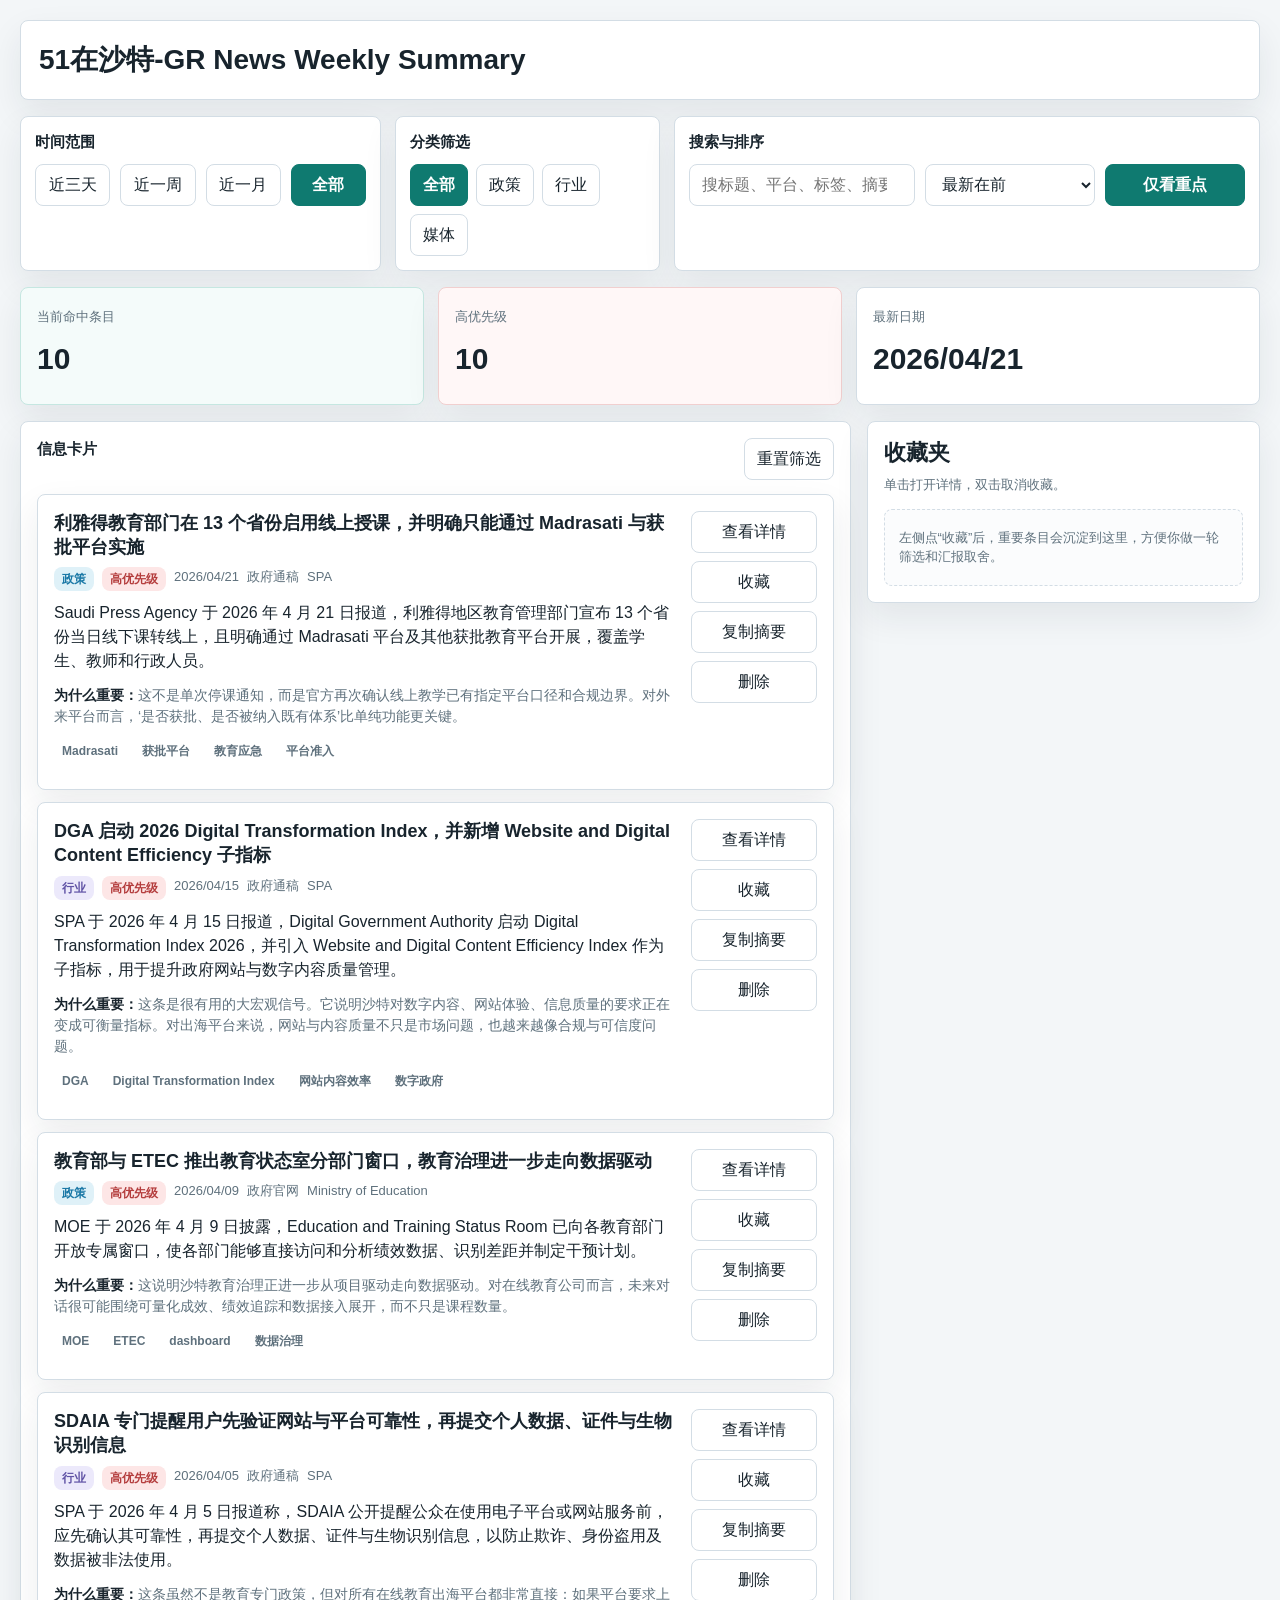
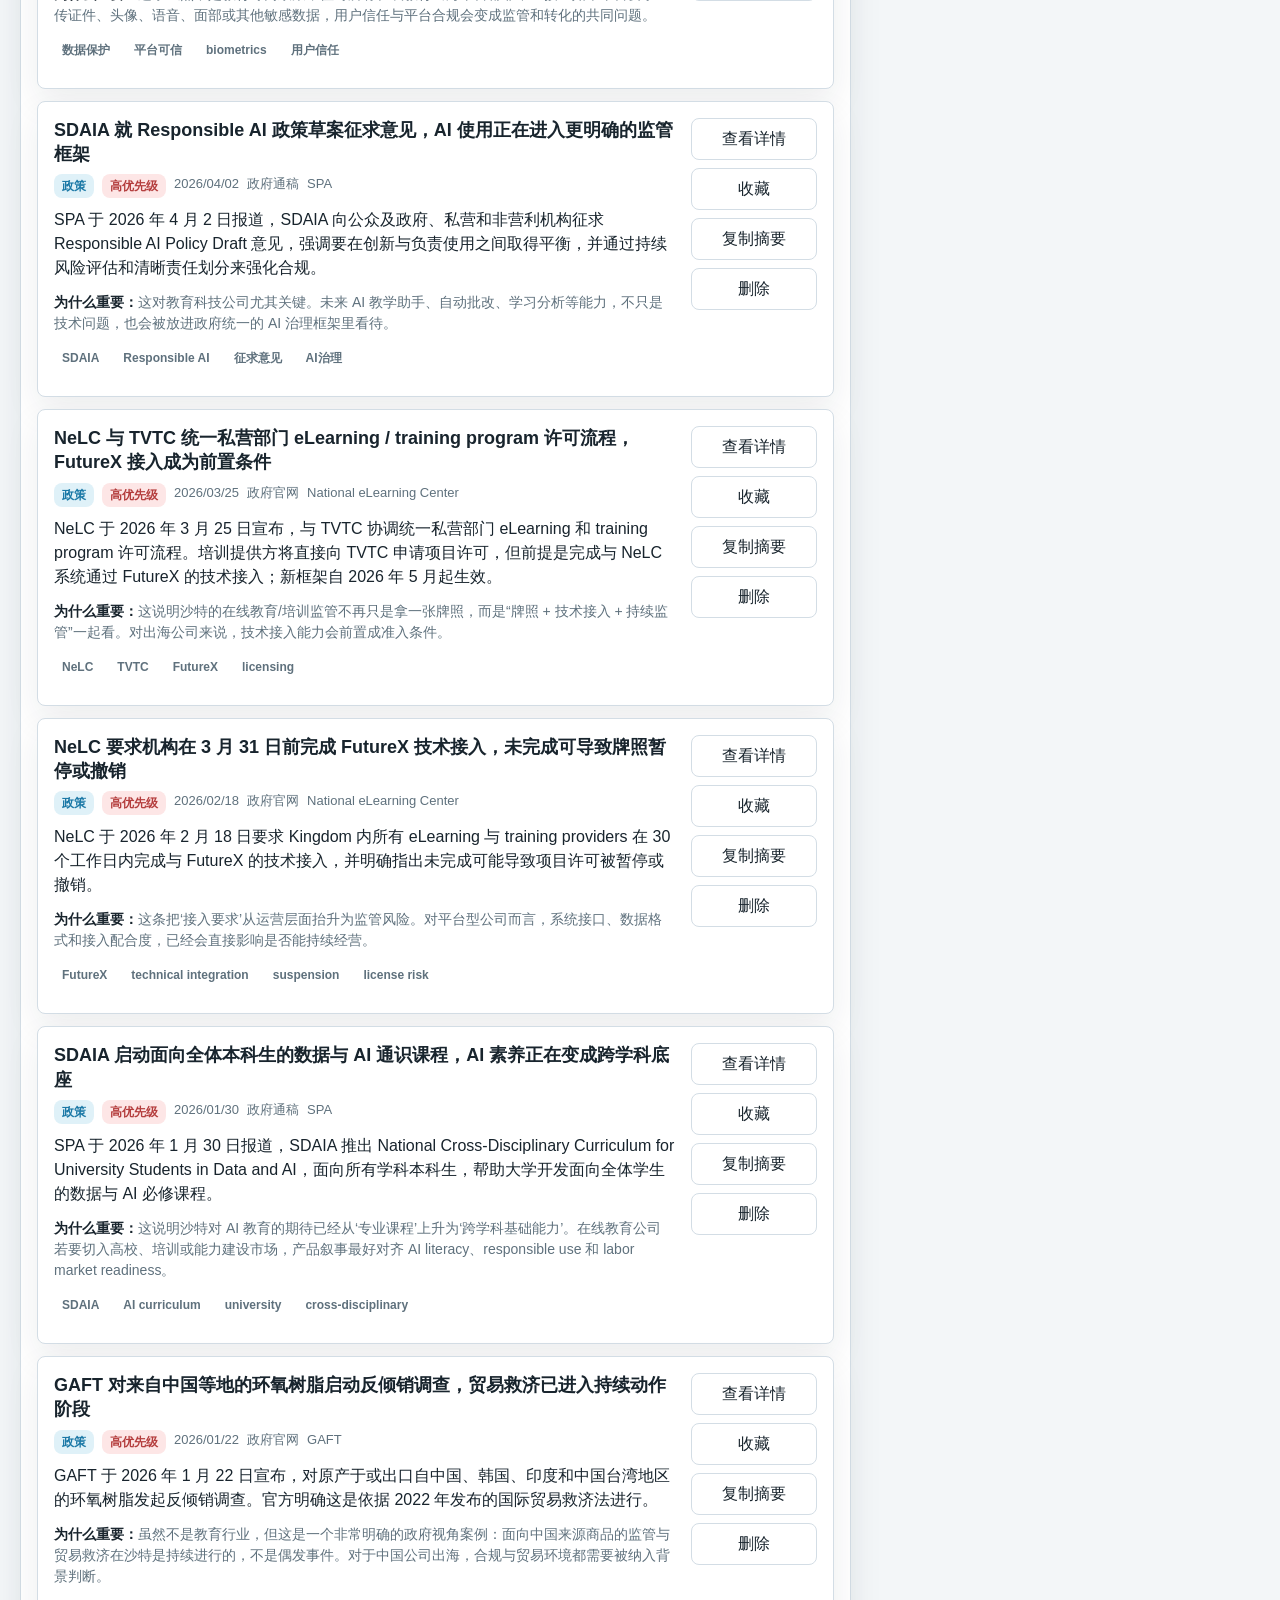
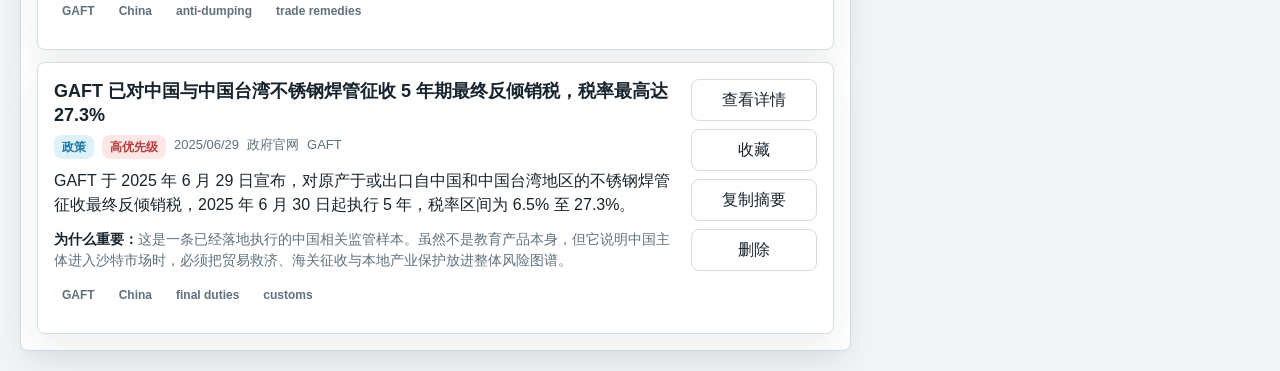
==== commit 613de4de: "Persist favorites and deletions locally" ====
--- a/舆情weekly汇总板_v1.html
+++ b/舆情weekly汇总板_v1.html
@@ -166,7 +166,7 @@
     .stats {
       margin-top: 16px;
       display: grid;
-      grid-template-columns: repeat(4, minmax(0, 1fr));
+      grid-template-columns: repeat(3, minmax(0, 1fr));
       gap: 14px;
     }
 
@@ -352,6 +352,157 @@
       word-break: break-all;
     }
 
+    .detail-preview-title {
+      margin: 0 0 8px;
+      font-size: 18px;
+      line-height: 1.4;
+    }
+
+    .favorite-hint {
+      margin: 10px 0 0;
+      color: var(--muted);
+      font-size: 13px;
+    }
+
+    .favorite-list {
+      display: grid;
+      gap: 10px;
+      margin-top: 14px;
+    }
+
+    .favorite-item {
+      width: 100%;
+      text-align: left;
+      padding: 12px;
+      border: 1px solid var(--line);
+      border-radius: 8px;
+      background: #fbfcfd;
+      cursor: pointer;
+    }
+
+    .favorite-item:hover {
+      border-color: var(--accent);
+      background: #f6fbfa;
+    }
+
+    .favorite-item strong {
+      display: block;
+      margin-bottom: 6px;
+      font-size: 14px;
+      line-height: 1.4;
+    }
+
+    .favorite-item span {
+      display: block;
+      color: var(--muted);
+      font-size: 12px;
+    }
+
+    .favorite-empty {
+      margin-top: 14px;
+      padding: 18px 14px;
+      border: 1px dashed var(--line);
+      border-radius: 8px;
+      color: var(--muted);
+      background: #fbfcfd;
+      font-size: 13px;
+    }
+
+    .modal-overlay {
+      position: fixed;
+      inset: 0;
+      display: none;
+      align-items: stretch;
+      justify-content: center;
+      background: rgba(17, 29, 37, 0.56);
+      z-index: 1000;
+      padding: 20px;
+    }
+
+    .modal-overlay.open {
+      display: flex;
+    }
+
+    .modal-card {
+      width: min(1180px, 100%);
+      height: 100%;
+      max-height: calc(100vh - 40px);
+      background: var(--panel);
+      border: 1px solid var(--line);
+      border-radius: 8px;
+      box-shadow: 0 24px 60px rgba(24, 36, 45, 0.24);
+      display: grid;
+      grid-template-rows: auto 1fr;
+      overflow: hidden;
+    }
+
+    .modal-head {
+      display: flex;
+      align-items: flex-start;
+      justify-content: space-between;
+      gap: 16px;
+      padding: 18px 20px;
+      border-bottom: 1px solid var(--line);
+      background: #fbfcfd;
+    }
+
+    .modal-head h2 {
+      margin: 0;
+      font-size: 28px;
+      line-height: 1.35;
+    }
+
+    .modal-meta {
+      display: flex;
+      flex-wrap: wrap;
+      gap: 8px;
+      color: var(--muted);
+      font-size: 13px;
+      margin-top: 10px;
+    }
+
+    .modal-close {
+      min-width: 88px;
+    }
+
+    .modal-content {
+      overflow-y: auto;
+      padding: 20px;
+    }
+
+    .modal-section {
+      padding-top: 14px;
+      margin-top: 14px;
+      border-top: 1px solid var(--line);
+    }
+
+    .modal-section:first-child {
+      margin-top: 0;
+      padding-top: 0;
+      border-top: 0;
+    }
+
+    .modal-section h3 {
+      margin: 0 0 8px;
+      font-size: 16px;
+    }
+
+    .modal-section p {
+      margin: 0;
+    }
+
+    .modal-links {
+      display: flex;
+      flex-direction: column;
+      gap: 8px;
+    }
+
+    .modal-links a {
+      color: var(--blue);
+      text-decoration: none;
+      word-break: break-all;
+    }
+
     .empty {
       padding: 28px 16px;
       text-align: center;
@@ -392,6 +543,26 @@
 
       .item-actions {
         grid-template-columns: repeat(2, minmax(0, 1fr));
+      }
+
+      .modal-overlay {
+        padding: 10px;
+      }
+
+      .modal-card {
+        max-height: calc(100vh - 20px);
+      }
+
+      .modal-head {
+        padding: 14px;
+      }
+
+      .modal-head h2 {
+        font-size: 22px;
+      }
+
+      .modal-content {
+        padding: 14px;
       }
     }
   </style>
@@ -410,8 +581,8 @@
         <div class="chip-grid" id="rangeChips">
           <button class="chip" data-range="3">近三天</button>
           <button class="chip" data-range="7">近一周</button>
-          <button class="chip active" data-range="30">近一月</button>
-          <button class="chip" data-range="90">近三月</button>
+          <button class="chip" data-range="30">近一月</button>
+          <button class="chip active" data-range="all">全部</button>
         </div>
       </div>
 
@@ -448,10 +619,6 @@
         <span>高优先级</span>
         <strong id="countHigh">0</strong>
       </article>
-      <article class="stat warn">
-        <span>政策/监管类</span>
-        <strong id="countPolicy">0</strong>
-      </article>
       <article class="stat">
         <span>最新日期</span>
         <strong id="latestDate">--</strong>
@@ -471,1017 +638,178 @@
       </section>
 
       <aside class="detail-panel" id="detailPanel">
-        <h2>先点开一条信息</h2>
+        <h2>收藏夹</h2>
         <div class="detail-meta">
-          <span>选择左侧条目查看完整信息</span>
+          <span>单击打开详情，双击取消收藏。</span>
         </div>
       </aside>
     </div>
   </div>
 
+  <div class="modal-overlay" id="detailModal" aria-hidden="true">
+    <div class="modal-card" role="dialog" aria-modal="true" aria-labelledby="modalTitle">
+      <div class="modal-head">
+        <div>
+          <h2 id="modalTitle">查看详情</h2>
+          <div class="modal-meta" id="modalMeta"></div>
+        </div>
+        <button class="ghost-btn modal-close" id="modalClose" type="button">关闭</button>
+      </div>
+      <div class="modal-content" id="modalContent"></div>
+    </div>
+  </div>
+
   <script>
-    const spaRiyadhOnline = {
-      date: "2026-04-21",
-      platform: "政府通稿",
-      source: "SPA",
-      links: ["https://www.spa.gov.sa/en/N2566507"]
-    };
-
-    const spaTuwaiqApple = {
-      date: "2026-04-20",
-      platform: "政府通稿",
-      source: "SPA",
-      links: ["https://www.spa.gov.sa/en/N2565918"]
-    };
-
-    const spaChemistry = {
-      date: "2026-04-20",
-      platform: "政府通稿",
-      source: "SPA",
-      links: ["https://www.spa.gov.sa/en/N2565769"]
-    };
-
-    const spaMediaGraduates = {
-      date: "2026-04-19",
-      platform: "政府通稿",
-      source: "SPA",
-      links: ["https://www.spa.gov.sa/en/N2565222"]
-    };
-
-    const spaQuantum = {
-      date: "2026-04-18",
-      platform: "政府通稿",
-      source: "SPA",
-      links: ["https://www.spa.gov.sa/en/N2564553"]
-    };
-
-    const spaBologna = {
-      date: "2026-04-17",
-      platform: "政府通稿",
-      source: "SPA",
-      links: ["https://www.spa.gov.sa/en/N2564273"]
-    };
-
-    const spaMediaAcademy = {
-      date: "2026-04-17",
-      platform: "政府通稿",
-      source: "SPA",
-      links: ["https://www.spa.gov.sa/en/N2563969"]
-    };
-
-    const spaIthra = {
-      date: "2026-04-16",
-      platform: "政府通稿",
-      source: "SPA",
-      links: ["https://www.spa.gov.sa/en/N2563315"]
-    };
-
-    const spaStanford = {
-      date: "2026-04-15",
-      platform: "官方/二次报道",
-      source: "SPA / Arab News",
-      links: [
-        "https://www.spa.gov.sa/en/N2559779",
-        "https://www.arabnews.com/node/2639943/amp"
-      ]
-    };
-
-    const saudiGazetteWeather = {
-      date: "2026-04-12",
-      platform: "新闻媒体",
-      source: "Saudi Gazette",
-      links: ["https://saudigazette.com.sa/article/660458"]
-    };
-
-    const minervaContinuity = {
-      date: "2026-04-20",
-      platform: "行业媒体",
-      source: "Education UAE",
-      links: ["https://www.education-uae.com/minerva-virtual-academy-academic-continuity/"]
-    };
-
-    const arabNewsPeace = {
-      date: "2026-04-11",
-      platform: "新闻媒体",
-      source: "Arab News",
-      links: ["https://www.arabnews.com/node/2639591/amp"]
-    };
-
-    const arabNewsPos = {
-      date: "2026-04-10",
-      platform: "新闻媒体",
-      source: "Arab News",
-      links: ["https://www.arabnews.pk/node/2639432"]
-    };
-
     const weeklyItems = [
       {
         id: 1,
-        title: "利雅得教育部门宣布 13 个省份周二线下课转线上",
+        title: "利雅得教育部门在 13 个省份启用线上授课，并明确只能通过 Madrasati 与获批平台实施",
         category: "政策",
         priority: "high",
         featured: true,
-        tags: ["利雅得", "线上教学", "应急机制"],
-        summary: "利雅得地区教育管理部门宣布，在 13 个省份暂停线下课并转为线上授课。",
-        whyItMatters: "这是近一周最直接的教育政策动作，体现远程教学已成为标准化应急选项。",
-        nextAction: "跟踪是否扩展到更多地区，以及后续是否形成固定预案文本。",
-        ...spaRiyadhOnline
+        tags: ["Madrasati", "获批平台", "教育应急", "平台准入"],
+        summary: "Saudi Press Agency 于 2026 年 4 月 21 日报道，利雅得地区教育管理部门宣布 13 个省份当日线下课转线上，且明确通过 Madrasati 平台及其他获批教育平台开展，覆盖学生、教师和行政人员。",
+        whyItMatters: "这不是单次停课通知，而是官方再次确认线上教学已有指定平台口径和合规边界。对外来平台而言，‘是否获批、是否被纳入既有体系’比单纯功能更关键。",
+        nextAction: "后续持续跟踪 Saudi MOE / Riyadh Education 对“approved educational platforms”“Madrasati”表述的延伸，观察平台准入是否会进一步细化为白名单或接入要求。",
+        date: "2026-04-21",
+        platform: "政府通稿",
+        source: "SPA",
+        links: ["https://www.spa.gov.sa/en/N2566507"]
       },
       {
         id: 2,
-        title: "线上授课明确通过 Madrasati 及其他获批平台实施",
+        title: "教育部与 ETEC 推出教育状态室分部门窗口，教育治理进一步走向数据驱动",
         category: "政策",
         priority: "high",
         featured: true,
-        tags: ["Madrasati", "获批平台", "平台治理"],
-        summary: "公告明确远程教学需通过 Madrasati 平台和其他获批教育平台开展。",
-        whyItMatters: "这说明沙特并非临时转网课，而是已有明确的平台口径和合规边界。",
-        nextAction: "继续搜集“获批平台”与“指定平台”表述，观察平台准入和治理要求。",
-        ...spaRiyadhOnline
+        tags: ["MOE", "ETEC", "dashboard", "数据治理"],
+        summary: "MOE 于 2026 年 4 月 9 日披露，Education and Training Status Room 已向各教育部门开放专属窗口，使各部门能够直接访问和分析绩效数据、识别差距并制定干预计划。",
+        whyItMatters: "这说明沙特教育治理正进一步从项目驱动走向数据驱动。对在线教育公司而言，未来对话很可能围绕可量化成效、绩效追踪和数据接入展开，而不只是课程数量。",
+        nextAction: "重点监测 MOE、ETEC 后续是否发布更细的 performance data、improvement plan、evaluation 指标口径，判断这类数据平台是否会外溢到供应商考核或合作门槛。",
+        date: "2026-04-09",
+        platform: "政府官网",
+        source: "Ministry of Education",
+        links: ["https://www.moe.gov.sa/en/mediacenter/MOEnews/Pages/The-Education-and-Training-Evaluation.aspx"]
       },
       {
         id: 3,
-        title: "转线上范围覆盖学生、教师与行政人员",
+        title: "SDAIA 就 Responsible AI 政策草案征求意见，AI 使用正在进入更明确的监管框架",
         category: "政策",
-        priority: "mid",
-        featured: false,
-        tags: ["学校运营", "教师", "行政人员"],
-        summary: "此次线上安排不仅针对学生，也覆盖教学和行政人员的工作组织。",
-        whyItMatters: "意味着远程安排已从课堂层面扩展到学校整体运营层面。",
-        nextAction: "观察后续是否出现更细化的人员分工、考勤或平台协同要求。",
-        ...spaRiyadhOnline
+        priority: "high",
+        featured: true,
+        tags: ["SDAIA", "Responsible AI", "征求意见", "AI治理"],
+        summary: "SPA 于 2026 年 4 月 2 日报道，SDAIA 向公众及政府、私营和非营利机构征求 Responsible AI Policy Draft 意见，强调要在创新与负责使用之间取得平衡，并通过持续风险评估和清晰责任划分来强化合规。",
+        whyItMatters: "这对教育科技公司尤其关键。未来 AI 教学助手、自动批改、学习分析等能力，不只是技术问题，也会被放进政府统一的 AI 治理框架里看待。",
+        nextAction: "把 Responsible AI、risk assessment、roles and responsibilities、trust in AI 等词加入常驻监测词库，后续一旦草案转正式文件，需要第一时间复核产品功能与数据处理方式。",
+        date: "2026-04-02",
+        platform: "政府通稿",
+        source: "SPA",
+        links: ["https://www.spa.gov.sa/en/N2551533"]
       },
       {
         id: 4,
-        title: "天气与气象预警仍是触发线上教学的重要外部变量",
-        category: "政策",
-        priority: "mid",
-        featured: false,
-        tags: ["气象中心", "安全", "教学连续性"],
-        summary: "决定依据国家气象中心报告作出，核心理由是保障安全并维持教学连续性。",
-        whyItMatters: "后续做 weekly 时，可把“气象—停课—线上”链路作为固定观察点。",
-        nextAction: "建立天气预警与教育部门通知的联动监测模板。",
-        ...spaRiyadhOnline
+        title: "SDAIA 专门提醒用户先验证网站与平台可靠性，再提交个人数据、证件与生物识别信息",
+        category: "行业",
+        priority: "high",
+        featured: true,
+        tags: ["数据保护", "平台可信", "biometrics", "用户信任"],
+        summary: "SPA 于 2026 年 4 月 5 日报道称，SDAIA 公开提醒公众在使用电子平台或网站服务前，应先确认其可靠性，再提交个人数据、证件与生物识别信息，以防止欺诈、身份盗用及数据被非法使用。",
+        whyItMatters: "这条虽然不是教育专门政策，但对所有在线教育出海平台都非常直接：如果平台要求上传证件、头像、语音、面部或其他敏感数据，用户信任与平台合规会变成监管和转化的共同问题。",
+        nextAction: "后续建议把“是否需要收集敏感数据、是否能证明平台官方身份、是否有阿语隐私说明”作为沙特版本产品审查的固定栏目。",
+        date: "2026-04-05",
+        platform: "政府通稿",
+        source: "SPA",
+        links: ["https://www.spa.gov.sa/en/N2553160"]
       },
       {
         id: 5,
-        title: "Tuwaiq Academy 与 Apple 合作开放新学术项目报名",
+        title: "DGA 启动 2026 Digital Transformation Index，并新增 Website and Digital Content Efficiency 子指标",
+        category: "行业",
+        priority: "high",
+        featured: true,
+        tags: ["DGA", "Digital Transformation Index", "网站内容效率", "数字政府"],
+        summary: "SPA 于 2026 年 4 月 15 日报道，Digital Government Authority 启动 Digital Transformation Index 2026，并引入 Website and Digital Content Efficiency Index 作为子指标，用于提升政府网站与数字内容质量管理。",
+        whyItMatters: "这条是很有用的大宏观信号。它说明沙特对数字内容、网站体验、信息质量的要求正在变成可衡量指标。对出海平台来说，网站与内容质量不只是市场问题，也越来越像合规与可信度问题。",
+        nextAction: "建议持续关注 DGA 对 Website and Digital Content Efficiency 的评估口径，后续可反向映射到我们自己的阿语官网、落地页、帮助中心与内容治理。",
+        date: "2026-04-15",
+        platform: "政府通稿",
+        source: "SPA",
+        links: ["https://www.spa.gov.sa/en/N2562888"]
+      },
+      {
+        id: 6,
+        title: "NeLC 与 TVTC 统一私营部门 eLearning / training program 许可流程，FutureX 接入成为前置条件",
         category: "政策",
         priority: "high",
         featured: true,
-        tags: ["Tuwaiq Academy", "Apple", "技能培养"],
-        summary: "Tuwaiq Academy 宣布与 Apple 合作开放学术项目报名，聚焦技术技能和创新解决方案。",
-        whyItMatters: "属于政府支持的人才培养新动作，可作为教育数字化与科技教育结合的标志性案例。",
-        nextAction: "跟进招生人数、合作机制和后续是否有复制项目。",
-        ...spaTuwaiqApple
-      },
-      {
-        id: 6,
-        title: "项目时长为 9 个月，计划于 8 月在利雅得启动",
-        category: "政策",
-        priority: "mid",
-        featured: false,
-        tags: ["项目周期", "利雅得", "学术项目"],
-        summary: "该项目将在利雅得实施，持续 9 个月，属于中长周期人才培养项目。",
-        whyItMatters: "相比短训营，这类长期项目更能体现官方对深度技能培训的投入。",
-        nextAction: "关注是否会外溢为更大范围的技术教育项目。",
-        ...spaTuwaiqApple
+        tags: ["NeLC", "TVTC", "FutureX", "licensing"],
+        summary: "NeLC 于 2026 年 3 月 25 日宣布，与 TVTC 协调统一私营部门 eLearning 和 training program 许可流程。培训提供方将直接向 TVTC 申请项目许可，但前提是完成与 NeLC 系统通过 FutureX 的技术接入；新框架自 2026 年 5 月起生效。",
+        whyItMatters: "这说明沙特的在线教育/培训监管不再只是拿一张牌照，而是“牌照 + 技术接入 + 持续监管”一起看。对出海公司来说，技术接入能力会前置成准入条件。",
+        nextAction: "对任何潜在沙特合作或本地化落地项目，都建议先评估是否涉及 TVTC 许可、是否需要 FutureX 接入、以及产品形态更偏 education 还是 training。",
+        date: "2026-03-25",
+        platform: "政府官网",
+        source: "National eLearning Center",
+        links: ["https://nelc.gov.sa/en/media-center/news/unified-e-learning-licensing-private-sector-en"]
       },
       {
         id: 7,
-        title: "项目重点指向 AI 与 Apple 高级技术的结合应用",
-        category: "行业",
+        title: "NeLC 要求机构在 3 月 31 日前完成 FutureX 技术接入，未完成可导致牌照暂停或撤销",
+        category: "政策",
         priority: "high",
         featured: true,
-        tags: ["AI", "Apple 技术", "应用开发"],
-        summary: "公告明确项目聚焦人工智能与 Apple 高级技术结合下的应用开发与创新。",
-        whyItMatters: "这类课程方向对在线教育行业有借鉴意义，说明未来技能培养仍围绕 AI 和实用技术展开。",
-        nextAction: "补充观察沙特市场对 AI 技能培训、编程教育和项目制学习的需求变化。",
-        ...spaTuwaiqApple
+        tags: ["FutureX", "technical integration", "suspension", "license risk"],
+        summary: "NeLC 于 2026 年 2 月 18 日要求 Kingdom 内所有 eLearning 与 training providers 在 30 个工作日内完成与 FutureX 的技术接入，并明确指出未完成可能导致项目许可被暂停或撤销。",
+        whyItMatters: "这条把‘接入要求’从运营层面抬升为监管风险。对平台型公司而言，系统接口、数据格式和接入配合度，已经会直接影响是否能持续经营。",
+        nextAction: "后续如进入沙特市场，应把 FutureX / 本地平台接入准备放入前置清单，而不是等到商务合同签完后再补技术。",
+        date: "2026-02-18",
+        platform: "政府官网",
+        source: "National eLearning Center",
+        links: ["https://nelc.gov.sa/en/media-center/news/news-future-link"]
       },
       {
         id: 8,
-        title: "招生对象覆盖不同年龄层和多种专业背景",
-        category: "行业",
-        priority: "mid",
-        featured: false,
-        tags: ["多年龄层", "跨专业", "普惠培养"],
-        summary: "项目并不局限于单一专业，而是面向多年龄层和不同背景人群开放。",
-        whyItMatters: "说明沙特技术教育正从垂直人群走向更普遍的人才覆盖。",
-        nextAction: "后续 weekly 可持续跟进“目标人群是否扩大”这一信号。",
-        ...spaTuwaiqApple
+        title: "SDAIA 启动面向全体本科生的数据与 AI 通识课程，AI 素养正在变成跨学科底座",
+        category: "政策",
+        priority: "high",
+        featured: true,
+        tags: ["SDAIA", "AI curriculum", "university", "cross-disciplinary"],
+        summary: "SPA 于 2026 年 1 月 30 日报道，SDAIA 推出 National Cross-Disciplinary Curriculum for University Students in Data and AI，面向所有学科本科生，帮助大学开发面向全体学生的数据与 AI 必修课程。",
+        whyItMatters: "这说明沙特对 AI 教育的期待已经从‘专业课程’上升为‘跨学科基础能力’。在线教育公司若要切入高校、培训或能力建设市场，产品叙事最好对齐 AI literacy、responsible use 和 labor market readiness。",
+        nextAction: "关注后续大学落地、必修课程实施、采购合作和内容标准化的进一步消息，判断是否会形成面向外部机构的合作机会。",
+        date: "2026-01-30",
+        platform: "政府通稿",
+        source: "SPA",
+        links: ["https://www.spa.gov.sa/en/N2501273"]
       },
       {
         id: 9,
-        title: "项目提供硬件支持、资金激励与项目转化机会",
-        category: "行业",
-        priority: "mid",
-        featured: false,
-        tags: ["硬件资源", "资金激励", "项目转化"],
-        summary: "官方介绍中明确提到硬件支持、财务奖励以及项目转投资机会。",
-        whyItMatters: "这显示技能教育正与创新孵化、创业转化更紧密捆绑。",
-        nextAction: "跟踪是否出现公开成果、孵化案例或合作企业名单。",
-        ...spaTuwaiqApple
+        title: "GAFT 对来自中国等地的环氧树脂启动反倾销调查，贸易救济已进入持续动作阶段",
+        category: "政策",
+        priority: "high",
+        featured: true,
+        tags: ["GAFT", "China", "anti-dumping", "trade remedies"],
+        summary: "GAFT 于 2026 年 1 月 22 日宣布，对原产于或出口自中国、韩国、印度和中国台湾地区的环氧树脂发起反倾销调查。官方明确这是依据 2022 年发布的国际贸易救济法进行。",
+        whyItMatters: "虽然不是教育行业，但这是一个非常明确的政府视角案例：面向中国来源商品的监管与贸易救济在沙特是持续进行的，不是偶发事件。对于中国公司出海，合规与贸易环境都需要被纳入背景判断。",
+        nextAction: "建议把 GAFT 的 trade remedies 作为长期源池保留，凡涉及中国来源商品、技术设备或关键投入品，都要关注是否存在调查、最终措施或延续审查。",
+        date: "2026-01-22",
+        platform: "政府官网",
+        source: "GAFT",
+        links: ["https://gaft.gov.sa/en/lists/news/[base64]/"]
       },
       {
         id: 10,
-        title: "沙特化学队赴莫斯科参加 2026 门捷列夫国际化学奥赛",
-        category: "政策",
-        priority: "mid",
-        featured: false,
-        tags: ["国际竞赛", "化学奥赛", "学生培养"],
-        summary: "沙特化学队于 4 月 15 日至 23 日参加国际门捷列夫化学奥林匹克竞赛。",
-        whyItMatters: "国际学科竞赛仍是沙特高端人才培养的重要窗口。",
-        nextAction: "关注竞赛结果与官方后续宣传口径。",
-        ...spaChemistry
-      },
-      {
-        id: 11,
-        title: "该赛事被定义为全球历史最久、难度最高的化学赛事之一",
-        category: "行业",
-        priority: "low",
-        featured: false,
-        tags: ["高水平赛事", "学科能力", "国际标准"],
-        summary: "官方稿中强调该赛事历史悠久、题目难度高、竞争强度大。",
-        whyItMatters: "这类话术有助于判断沙特近期宣传更强调“高标准国际比较”。",
-        nextAction: "作为 weekly 背景信息保留，无需单独上升为风险或政策项。",
-        ...spaChemistry
-      },
-      {
-        id: 12,
-        title: "沙特自 2013 年起持续参赛，累计拿下 28 项国际奖项",
-        category: "行业",
-        priority: "mid",
-        featured: false,
-        tags: ["长期投入", "国际奖项", "科研人才"],
-        summary: "稿件回顾称，沙特自 2013 年以来已在该项赛事中获得 28 项国际奖项。",
-        whyItMatters: "长期连续参赛与奖项积累，反映了官方对科学后备人才培养的持续投入。",
-        nextAction: "周报里可作为“人才体系连续性”类信号。",
-        ...spaChemistry
-      },
-      {
-        id: 13,
-        title: "官方强调全年训练营和理论实践结合的备赛体系",
-        category: "政策",
-        priority: "mid",
-        featured: false,
-        tags: ["训练营", "理论实践", "人才体系"],
-        summary: "官方特别强调参赛学生经过全年多阶段理论与实践训练营准备。",
-        whyItMatters: "这说明高水平竞赛并非一次性活动，而是建立在制度化训练机制之上。",
-        nextAction: "后续可继续追踪类似“全年训练—国际参赛”闭环机制。",
-        ...spaChemistry
-      },
-      {
-        id: 14,
-        title: "SPA 新闻培训学院启动媒体岗位毕业生赋能项目",
+        title: "GAFT 已对中国与中国台湾不锈钢焊管征收 5 年期最终反倾销税，税率最高达 27.3%",
         category: "政策",
         priority: "high",
         featured: true,
-        tags: ["就业赋能", "媒体培训", "毕业生"],
-        summary: "SPA 新闻培训学院联合 Hadaf 启动毕业生赋能项目，面向媒体岗位培养人才。",
-        whyItMatters: "这是近一周非常明确的人才培养政策信号，且与舆情监测、内容生产能力高度相关。",
-        nextAction: "建议纳入 weekly 的“官方能力建设”栏目。",
-        ...spaMediaGraduates
-      },
-      {
-        id: 15,
-        title: "项目首期覆盖超过 300 名学员",
-        category: "行业",
-        priority: "mid",
-        featured: false,
-        tags: ["规模", "学员", "首期"],
-        summary: "首批项目学员超过 300 人，显示媒体人才培养具备一定规模。",
-        whyItMatters: "量级不算极大，但足以说明相关岗位能力建设进入制度化阶段。",
-        nextAction: "后续关注第二批、第三批扩容情况。",
-        ...spaMediaGraduates
-      },
-      {
-        id: 16,
-        title: "项目以 8 个专项媒体文凭为主要培养载体",
-        category: "行业",
-        priority: "mid",
-        featured: false,
-        tags: ["文凭项目", "媒体课程", "职业导向"],
-        summary: "项目以 8 个专项媒体培训文凭展开，强调岗位导向型培养。",
-        whyItMatters: "这类项目值得作为“职业教育—内容产业”结合案例保留。",
-        nextAction: "检索是否公布具体文凭方向与课程设置。",
-        ...spaMediaGraduates
-      },
-      {
-        id: 17,
-        title: "学员来自 26 所本地和国际大学、覆盖 22 座城市",
-        category: "行业",
-        priority: "mid",
-        featured: false,
-        tags: ["大学来源", "城市覆盖", "青年人才"],
-        summary: "稿件显示学员来源较广，体现项目覆盖面和跨区域吸引力。",
-        whyItMatters: "对 weekly 来说，这能反映政策并非只面向利雅得单点，而是全国性吸附人才。",
-        nextAction: "保留为项目覆盖度指标。",
-        ...spaMediaGraduates
-      },
-      {
-        id: 18,
-        title: "项目周期 12 个月，定位为长期能力建设而非短期培训",
-        category: "政策",
-        priority: "mid",
-        featured: false,
-        tags: ["12个月", "长期培养", "人力资本"],
-        summary: "官方明确此为 12 个月项目，强调持续培养与竞争力提升。",
-        whyItMatters: "相比短平快项目，这类设置更值得纳入中长期能力建设观察。",
-        nextAction: "观察是否与就业吸纳、转岗率等结果挂钩。",
-        ...spaMediaGraduates
-      },
-      {
-        id: 19,
-        title: "MCIT 见证 True Nexus 与 Pasqal 签署量子计算合作",
-        category: "政策",
-        priority: "mid",
-        featured: false,
-        tags: ["MCIT", "量子计算", "前沿技术"],
-        summary: "MCIT 见证双方围绕中性原子量子计算在食品蛋白功能设计上的合作签署。",
-        whyItMatters: "虽然不直接属于教育政策，但可作为沙特前沿技术能力建设的重要背景信息。",
-        nextAction: "作为科技教育和未来技能的大环境信息纳入观察。",
-        ...spaQuantum
-      },
-      {
-        id: 20,
-        title: "官方将该合作定义为全球首创路径之一",
-        category: "行业",
-        priority: "low",
-        featured: false,
-        tags: ["全球首创", "科研应用", "创新叙事"],
-        summary: "官方稿特别强调这是全球首创路径之一，突出沙特抢占前沿技术叙事。",
-        whyItMatters: "周报中可作为“国家创新叙事增强”的旁证。",
-        nextAction: "观察是否有高校、训练项目或人才计划跟进。",
-        ...spaQuantum
-      },
-      {
-        id: 21,
-        title: "量子与 AI 被继续绑定到国家战略产业叙事中",
-        category: "行业",
-        priority: "mid",
-        featured: false,
-        tags: ["AI", "量子", "战略产业"],
-        summary: "稿件将量子计算与 AI 一并置于国家前沿技术和产业升级话语中。",
-        whyItMatters: "对教育与在线学习行业来说，这意味着未来技能类内容仍有政策顺风。",
-        nextAction: "后续检索更多“AI+教育”“量子+人才”类交叉信号。",
-        ...spaQuantum
-      },
-      {
-        id: 22,
-        title: "沙特结束 2026 博洛尼亚国际童书展参展活动",
-        category: "政策",
-        priority: "mid",
-        featured: false,
-        tags: ["童书展", "国际传播", "阅读生态"],
-        summary: "沙特完成对 2026 年博洛尼亚国际童书展的集中参展，突出儿童和青少年文学。",
-        whyItMatters: "这类文化教育外展能辅助判断内容、出版和儿童教育生态的官方重视方向。",
-        nextAction: "可与青少年阅读、双语内容、教育出版趋势并列观察。",
-        ...spaBologna
-      },
-      {
-        id: 23,
-        title: "官方强调儿童与青少年文学是重点国际展示方向",
-        category: "行业",
-        priority: "mid",
-        featured: false,
-        tags: ["儿童文学", "青少年内容", "出版"],
-        summary: "稿件特别点出童书展是儿童与青少年文学的重要国际平台。",
-        whyItMatters: "对教育内容和青少年受众产品来说，这是值得关注的内容生态风向。",
-        nextAction: "后续跟踪沙特儿童教育内容、阅读平台、出版社合作机会。",
-        ...spaBologna
-      },
-      {
-        id: 24,
-        title: "配套文化项目覆盖翻译、叙事与哲学议题",
-        category: "行业",
-        priority: "low",
-        featured: false,
-        tags: ["翻译", "叙事", "哲学"],
-        summary: "参展配套活动围绕翻译、叙事和哲学展开，内容并非单纯商业展示。",
-        whyItMatters: "对 weekly 来说，这是“内容质量与思想性并重”的辅助信号。",
-        nextAction: "记录为儿童与青少年内容领域的软性趋势。",
-        ...spaBologna
-      },
-      {
-        id: 25,
-        title: "展台集成图书馆、公共阅读与阿语机构资源",
-        category: "政策",
-        priority: "low",
-        featured: false,
-        tags: ["机构协同", "图书馆", "阿语资源"],
-        summary: "参展方包括国家图书馆、公共图书馆和阿语机构，体现跨机构协同。",
-        whyItMatters: "这种资源协同结构适合放入 weekly 的“国家内容生态”观察中。",
-        nextAction: "关注后续是否有更具体的国际合作成果。",
-        ...spaBologna
-      },
-      {
-        id: 26,
-        title: "沙特媒体学院完成“国家安全与信息力量”强化训练",
-        category: "政策",
-        priority: "high",
-        featured: true,
-        tags: ["媒体学院", "国家安全", "信息能力"],
-        summary: "沙特媒体学院与国防大学合作完成信息力量专项培训。",
-        whyItMatters: "这和舆情、信息管理、对外传播能力建设高度相关，建议列入重点。",
-        nextAction: "纳入 weekly 的“政府对信息传播能力建设”主线。",
-        ...spaMediaAcademy
-      },
-      {
-        id: 27,
-        title: "培训为期两天，面向 25 名媒体与传播专业人员",
-        category: "行业",
-        priority: "mid",
-        featured: false,
-        tags: ["两天集训", "传播专业人员", "小班化"],
-        summary: "项目采用小规模高强度方式，聚焦媒体与传播从业者。",
-        whyItMatters: "这说明官方训练更偏精英化、专项化而非大规模普及。",
-        nextAction: "继续搜集类似专项集训项目，判断是否形成系列。",
-        ...spaMediaAcademy
-      },
-      {
-        id: 28,
-        title: "课程强调战略环境分析与信息处理能力",
-        category: "政策",
-        priority: "mid",
-        featured: false,
-        tags: ["战略环境", "信息处理", "能力模型"],
-        summary: "课程重点之一是战略环境分析和职业化信息处理能力。",
-        whyItMatters: "对政府舆情和传播团队来说，这就是非常直接的能力建设信号。",
-        nextAction: "可据此调整你们 weekly 的分析维度和呈现方式。",
-        ...spaMediaAcademy
-      },
-      {
-        id: 29,
-        title: "官方强调构建“准确媒体信息”的输出能力",
-        category: "政策",
-        priority: "high",
-        featured: true,
-        tags: ["准确表述", "官方传播", "信息安全"],
-        summary: "稿件明确提出要提升与国家安全和战略利益相关议题的准确媒体表达能力。",
-        whyItMatters: "这说明官方对信息口径、叙事精准度的要求正在上升。",
-        nextAction: "建议把“表述是否准确”“是否过度解读”加入 weekly 复盘标准。",
-        ...spaMediaAcademy
-      },
-      {
-        id: 30,
-        title: "Ithra 开放第五届青年暑期项目报名",
-        category: "政策",
-        priority: "mid",
-        featured: false,
-        tags: ["Ithra", "青年项目", "报名开放"],
-        summary: "Ithra 于 4 月 16 日开放第五届青年暑期项目报名，报名持续到 6 月底。",
-        whyItMatters: "属于官方支持的青年培养和文化教育项目，可作为人才培养类信号。",
-        nextAction: "跟进报名热度和后续项目执行情况。",
-        ...spaIthra
-      },
-      {
-        id: 31,
-        title: "项目面向 13 至 16 岁青少年",
-        category: "行业",
-        priority: "low",
-        featured: false,
-        tags: ["青少年", "13-16岁", "培养对象"],
-        summary: "项目明确聚焦 13 至 16 岁群体，属于较早阶段的人才启蒙项目。",
-        whyItMatters: "说明青少年阶段的能力与兴趣培养仍是机构投入重点。",
-        nextAction: "记录为 youth segment 的长期观察样本。",
-        ...spaIthra
-      },
-      {
-        id: 32,
-        title: "项目内容强调文化与创意产业的沉浸式体验",
-        category: "行业",
-        priority: "mid",
-        featured: false,
-        tags: ["创意产业", "沉浸式", "文化教育"],
-        summary: "官方定位并非单纯夏令营，而是让青少年进入文化与创意产业场景。",
-        whyItMatters: "对教育内容行业来说，这类项目说明“体验式学习”仍具政策友好度。",
-        nextAction: "后续关注是否有数字内容、创作工具或线上协同模块加入。",
-        ...spaIthra
-      },
-      {
-        id: 33,
-        title: "暑期项目将在 7 月至 8 月进行，为期四周",
-        category: "行业",
-        priority: "low",
-        featured: false,
-        tags: ["时间安排", "四周", "暑期项目"],
-        summary: "项目将在 7 月 13 日至 8 月 6 日运行，时间安排较明确。",
-        whyItMatters: "适合放在 weekly 中作为节奏型信息，帮助判断暑期教育活动密度。",
-        nextAction: "整理后续同类暑期项目，形成夏季活动时间轴。",
-        ...spaIthra
-      },
-      {
-        id: 34,
-        title: "项目最终设置青年手工艺成果展作为输出环节",
-        category: "行业",
-        priority: "low",
-        featured: false,
-        tags: ["成果展", "项目输出", "学习闭环"],
-        summary: "项目最后将以青年工艺展呈现成果，强调可视化输出。",
-        whyItMatters: "这类“学习—创作—展出”闭环值得作为内容产品设计参考。",
-        nextAction: "关注是否同步线上展示或数字传播版本。",
-        ...spaIthra
-      },
-      {
-        id: 35,
-        title: "Ithra 累计交付超过 18,000 学习小时",
-        category: "行业",
-        priority: "mid",
-        featured: false,
-        tags: ["学习小时", "长期投入", "项目累计"],
-        summary: "官方回顾称，该项目体系累计提供了超过 18,000 小时学习内容。",
-        whyItMatters: "这为判断项目长期投入和规模提供了量化参考。",
-        nextAction: "保留为项目体量对比指标。",
-        ...spaIthra
-      },
-      {
-        id: 36,
-        title: "沙特在 Stanford 2026 AI Index 中位列 AI 安全隐私与密码学全球第一",
-        category: "政策",
-        priority: "high",
-        featured: true,
-        tags: ["AI Index", "安全隐私", "全球第一"],
-        summary: "官方与媒体均强调，沙特在 AI 安全、隐私、密码学指标上居全球首位。",
-        whyItMatters: "这是近一周非常强的国家能力叙事，对教育、技能培训和 AI 产业都有影响。",
-        nextAction: "在 weekly 中作为宏观背景置顶展示。",
-        ...spaStanford
-      },
-      {
-        id: 37,
-        title: "沙特在 AI 女性赋权指标中同样排名全球第一",
-        category: "政策",
-        priority: "high",
-        featured: true,
-        tags: ["女性赋权", "AI 人才", "国际排名"],
-        summary: "报道指出沙特在 AI 女性赋权方面同样排名世界第一。",
-        whyItMatters: "这类排名有助于官方强化包容性与人才吸引叙事。",
-        nextAction: "后续跟进是否出现更多女性科技人才项目和奖学金计划。",
-        ...spaStanford
-      },
-      {
-        id: 38,
-        title: "大学生使用生成式 AI 学习的占比变化排名全球第三",
-        category: "行业",
-        priority: "mid",
-        featured: false,
-        tags: ["生成式AI", "大学生", "学习行为"],
-        summary: "相关报道提到，沙特大学生在学习中使用生成式 AI 的占比变化居全球前列。",
-        whyItMatters: "这是教育行业尤其在线学习与工具产品的重要需求侧信号。",
-        nextAction: "可据此增加 weekly 对学生端 AI 工具使用趋势的观察。",
-        ...spaStanford
-      },
-      {
-        id: 39,
-        title: "AI 人才集中度变化排名全球第三，人才吸引力排名全球第四",
-        category: "行业",
-        priority: "mid",
-        featured: false,
-        tags: ["AI 人才", "人才吸引", "国际比较"],
-        summary: "报道同时强调 AI 人才集中度变化和人才吸引力的全球领先位置。",
-        whyItMatters: "说明教育、培训和人才市场形成相互强化效应。",
-        nextAction: "把这类人才指标纳入每周宏观环境板块。",
-        ...spaStanford
-      },
-      {
-        id: 40,
-        title: "媒体将该排名解读为沙特 AI 教育和技能体系加速成熟",
-        category: "媒体",
-        priority: "mid",
-        featured: false,
-        tags: ["媒体解读", "AI 教育", "技能体系"],
-        summary: "Arab News 将该组排名与沙特教育、人才和数字化生态发展联系起来进行解读。",
-        whyItMatters: "相比官方稿，媒体稿能补足外部认知视角，适合放在“舆情/媒体怎么看”栏目。",
-        nextAction: "持续检索国际媒体对沙特教育与 AI 能力建设的外部表述。",
-        ...spaStanford
-      },
-      {
-        id: 41,
-        title: "Saudi Gazette 报道称多个地区因暴雨暂停线下课",
-        category: "媒体",
-        priority: "mid",
-        featured: false,
-        tags: ["Saudi Gazette", "暴雨停课", "远程教学"],
-        summary: "Saudi Gazette 报道多个地区因暴雨停课，并切换为远程教学。",
-        whyItMatters: "媒体视角强化了官方信号，说明线上教学在突发情况下已具备社会接受度。",
-        nextAction: "对比官方稿与媒体稿在措辞上的差异。",
-        ...saudiGazetteWeather
-      },
-      {
-        id: 42,
-        title: "媒体明确点名 Madrasati 为远程教学承接平台",
-        category: "媒体",
-        priority: "mid",
-        featured: false,
-        tags: ["Madrasati", "平台承接", "媒体观察"],
-        summary: "媒体在报道中直接指出 Madrasati 承担了停课后的远程教学任务。",
-        whyItMatters: "这说明平台认知已被社会媒体广泛接受，平台品牌本身具备公共教育属性。",
-        nextAction: "weekly 可固定跟踪平台被提及频次。",
-        ...saudiGazetteWeather
-      },
-      {
-        id: 43,
-        title: "媒体还提到多所大学同步切换线上安排",
-        category: "媒体",
-        priority: "mid",
-        featured: false,
-        tags: ["大学", "线上切换", "教学连续性"],
-        summary: "报道不仅覆盖中小学，还提到多所大学同步采取线上安排。",
-        whyItMatters: "说明线上教学并非只发生在基础教育，大学端同样保有快速切换能力。",
-        nextAction: "后续补充高校端的远程教学案例。",
-        ...saudiGazetteWeather
-      },
-      {
-        id: 44,
-        title: "媒体强调安全、连续性与组织效率是停课转线上三大理由",
-        category: "媒体",
-        priority: "low",
-        featured: false,
-        tags: ["安全", "连续性", "组织效率"],
-        summary: "从媒体口径看，远程教学不再只为补位，而被表述为兼顾安全和效率的标准工具。",
-        whyItMatters: "有助于把 weekly 的“线上教育”从技术话题拉回公共治理话题。",
-        nextAction: "继续搜集类似媒体叙事是否稳定出现。",
-        ...saudiGazetteWeather
-      },
-      {
-        id: 45,
-        title: "行业媒体称在线学校在不确定时期的“连续性价值”正在被重新认识",
-        category: "媒体",
-        priority: "mid",
-        featured: false,
-        tags: ["在线学校", "连续性", "家长认知"],
-        summary: "Education UAE 文章指出，地缘不确定性抬升了家庭对在线学校“保持教学连续性”的重视。",
-        whyItMatters: "这属于在线教育行业的舆情风向，对中东市场尤其有参考价值。",
-        nextAction: "可将此类外部观点补充到 weekly 的行业观点区。",
-        ...minervaContinuity
-      },
-      {
-        id: 46,
-        title: "文章认为在线教育不再只是灵活备选，而是可靠方案",
-        category: "媒体",
-        priority: "mid",
-        featured: false,
-        tags: ["在线教育", "可靠方案", "行业观点"],
-        summary: "文章明确提出，在线学习在当前区域环境下已不只是替代方案，而是稳定方案。",
-        whyItMatters: "这类表达能反映外界对在线教育认知的升级。",
-        nextAction: "后续持续监测“alternative”向“reliable solution”的话术变化。",
-        ...minervaContinuity
-      },
-      {
-        id: 47,
-        title: "媒体特别强调家长对“结构化线上学习”和心理支持的需求",
-        category: "媒体",
-        priority: "low",
-        featured: false,
-        tags: ["家长需求", "结构化学习", "心理支持"],
-        summary: "文章把在线学校的价值归结为结构化课程、稳定节奏和一对一支持。",
-        whyItMatters: "这类需求侧表述对在线教育产品设计和内容表达有现实借鉴意义。",
-        nextAction: "周报可增加“家长真正关注什么”的独立小栏。",
-        ...minervaContinuity
-      },
-      {
-        id: 48,
-        title: "Arab News 关注沙特在 UNESCO 场合强调“教育促进和平”",
-        category: "媒体",
-        priority: "low",
-        featured: false,
-        tags: ["UNESCO", "教育促进和平", "国际表达"],
-        summary: "Arab News 报道沙特在 UNESCO 场合强调教育、包容、共处和全球公民叙事。",
-        whyItMatters: "虽然不是直接的在线教育政策，但属于官方教育价值观的国际表述。",
-        nextAction: "保留为宏观舆论背景，不必在 weekly 中占太大篇幅。",
-        ...arabNewsPeace
-      },
-      {
-        id: 49,
-        title: "Arab News 报道教育类 POS 支出一周暴增 797.5%",
-        category: "媒体",
-        priority: "mid",
-        featured: false,
-        tags: ["教育消费", "POS", "支出增长"],
-        summary: "Arab News 援引央行数据称，教育类刷卡支出在一周内大幅增长。",
-        whyItMatters: "这为 weekly 提供了教育消费侧的补充视角，可辅助判断市场活跃度。",
-        nextAction: "后续如果能找到更细分的培训、K12 或高教消费结构会更有价值。",
-        ...arabNewsPos
-      },
-      {
-        id: 50,
-        title: "本周综合判断：官方更强调平台治理、技能培养与教育连续性",
-        category: "政策",
-        priority: "high",
-        featured: true,
-        tags: ["综合判断", "平台治理", "技能培养"],
-        summary: "把近一周官方与媒体信号合在一起看，核心主题集中在应急线上教学、AI/技能培养、青年项目和内容能力建设。",
-        whyItMatters: "快速抓住主线。",
-        nextAction: "下周继续沿着“线上教学机制、AI 教育、青年能力建设、信息传播能力”四条线索更新。",
-        date: "2026-04-22",
-        platform: "汇总研判",
-        source: "Codex based on official and media sources",
-        links: [
-          "https://www.spa.gov.sa/en/N2566507",
-          "https://www.spa.gov.sa/en/N2565918",
-          "https://www.spa.gov.sa/en/N2565222",
-          "https://www.spa.gov.sa/en/N2559779"
-        ]
-      },
-      {
-        id: 51,
-        title: "51Talk 沙特账号预告在 Saudi TV《طويق》节目中亮相",
-        date: "2026-04-20",
-        category: "媒体",
-        platform: "X",
-        source: "51Talk KSA",
-        priority: "high",
-        featured: true,
-        tags: ["Saudi TV", "品牌曝光", "电视节目"],
-        summary: "51Talk 沙特官方账号转发 Saudi TV 节目预告，强调平台将作为案例出现在《طويق》节目中。",
-        whyItMatters: "这是品牌进入本地主流媒体叙事的明显信号，适合放进 weekly 的“品牌外部曝光”板块。",
-        nextAction: "后续补看节目内容，判断 TV 露出是偏品牌故事、课程卖点还是政策/行业定位。",
-        links: ["https://www.twstalker.com/51talk_ksa"]
-      },
-      {
-        id: 52,
-        title: "Saudi TV 将 51Talk 定义为“重新定义儿童英语学习体验”的平台",
-        date: "2026-04-20",
-        category: "媒体",
-        platform: "X",
-        source: "Saudi TV / 51Talk KSA",
-        priority: "high",
-        featured: true,
-        tags: ["儿童英语", "品牌定位", "外部表述"],
-        summary: "节目文案将 51Talk 描述为把英语学习从单纯知识灌输转向建立沟通与自信的学习体验。",
-        whyItMatters: "这种媒体表述比品牌自述更有参考价值，能看出外部如何理解 51Talk 的核心卖点。",
-        nextAction: "建议把“沟通、自信、体验式学习”纳入后续 weekly 的品牌关键词监测。",
-        links: ["https://www.twstalker.com/51talk_ksa"]
-      },
-      {
-        id: 53,
-        title: "节目内容强调“学习者是体验中心，而不只是围绕课程本身”",
-        date: "2026-04-20",
-        category: "媒体",
-        platform: "X",
-        source: "Saudi TV / 51Talk KSA",
-        priority: "mid",
-        featured: false,
-        tags: ["学习者中心", "产品叙事", "课程体验"],
-        summary: "节目口径特别提到，平台区别之一在于把学习者而非教材本身放在中心位置。",
-        whyItMatters: "这类表述和在线教育行业的产品设计逻辑直接相关，值得做长期追踪。",
-        nextAction: "后续可和竞品对比，看谁更多强调“课程”，谁更多强调“用户体验”。",
-        links: ["https://www.twstalker.com/51talk_ksa"]
-      },
-      {
-        id: 54,
-        title: "节目中还出现“从儿童需求出发，项目逐步扩展到成人”表述",
-        date: "2026-04-20",
-        category: "行业",
-        platform: "X",
-        source: "Saudi TV / 51Talk KSA",
-        priority: "mid",
-        featured: false,
-        tags: ["儿童到成人", "产品扩展", "人群拓展"],
-        summary: "节目相关话术显示，品牌最初围绕儿童需求建立，随后逐步扩展至成人英语学习场景。",
-        whyItMatters: "这说明 51Talk 在沙特的受众叙事正在变宽，不再只锁定低龄家庭。",
-        nextAction: "建议 weekly 单独观察“儿童 / 成人”双人群口径是否进一步分化。",
-        links: ["https://www.twstalker.com/51talk_ksa"]
-      },
-      {
-        id: 55,
-        title: "51Talk KSA 官方账号同步转发节目内容，强化‘语言赋能未来’叙事",
-        date: "2026-04-20",
-        category: "媒体",
-        platform: "X",
-        source: "51Talk KSA",
-        priority: "mid",
-        featured: false,
-        tags: ["语言赋能", "品牌转发", "主张强化"],
-        summary: "官方转发中强调“今天让孩子掌握英语，就是在为未来投资”，强化长期价值叙事。",
-        whyItMatters: "说明品牌传播并不只围绕功能卖点，也在做面向家长的价值型叙事。",
-        nextAction: "后续监测同类文案在家长社群或评论区的反馈。",
-        links: ["https://www.twstalker.com/51talk_ksa"]
-      },
-      {
-        id: 56,
-        title: "51Talk 宣布在利雅得 Qasr Mall 开设第二家线下门店",
-        date: "2026-04-21",
-        category: "行业",
-        platform: "X",
-        source: "51Talk KSA",
-        priority: "high",
-        featured: true,
-        tags: ["Qasr Mall", "线下门店", "利雅得"],
-        summary: "官方账号发布新门店开业预告，显示 51Talk 在利雅得推进第二个线下触点。",
-        whyItMatters: "这是非常明确的本地化扩张信号，说明品牌正在从纯线上向“线上 + 线下触点”延展。",
-        nextAction: "建议 weekly 增设“线下动作”栏目，跟踪门店、商场活动和城市扩张节奏。",
-        links: ["https://www.twstalker.com/51talk_ksa"]
-      },
-      {
-        id: 57,
-        title: "新门店开业与 Saudi Founding Day 节点绑定，带有明显节日营销属性",
-        date: "2026-04-21",
-        category: "媒体",
-        platform: "X",
-        source: "51Talk KSA",
-        priority: "mid",
-        featured: false,
-        tags: ["节日营销", "Founding Day", "商场活动"],
-        summary: "新店开业文案与 Founding Day 叙事绑定，形成“节日情绪 + 开业活动”的组合传播。",
-        whyItMatters: "说明品牌在本地文化节点上的内容适配能力在增强。",
-        nextAction: "后续关注是否会在斋月、返校季、国庆等节点持续复制此类打法。",
-        links: ["https://www.twstalker.com/51talk_ksa"]
-      },
-      {
-        id: 58,
-        title: "线下活动明确设置到店时段与现场互动，强调即时到店转化",
-        date: "2026-04-21",
-        category: "行业",
-        platform: "X",
-        source: "51Talk KSA",
-        priority: "mid",
-        featured: false,
-        tags: ["到店转化", "活动时段", "线索收集"],
-        summary: "账号多次发布具体到店时间和地点，显示活动设计偏向即时引流与线索沉淀。",
-        whyItMatters: "这类线下动作对线上教育品牌很关键，说明其获客方式并不只依赖数字广告。",
-        nextAction: "weekly 可加入“线上教育线下化获客”观察点。",
-        links: ["https://www.twstalker.com/51talk_ksa"]
-      },
-      {
-        id: 59,
-        title: "51Talk 在 X 上持续预热‘فوازير فايف ون توك’互动直播",
-        date: "2026-04-22",
-        category: "媒体",
-        platform: "X",
-        source: "51Talk KSA",
-        priority: "mid",
-        featured: false,
-        tags: ["直播互动", "活动预热", "多平台联动"],
-        summary: "账号连续预热“51Talk 谜题/竞猜”直播活动，并强调将同时在 YouTube、TikTok、Instagram 分发。",
-        whyItMatters: "说明品牌正在尝试用直播和轻互动内容提升社媒活跃度。",
-        nextAction: "后续跟踪互动数据，看是品牌曝光型活动还是有效获客型活动。",
-        links: ["https://www.twstalker.com/51talk_ksa"]
-      },
-      {
-        id: 60,
-        title: "直播活动采用“免费试听 + 抽奖”组合打法",
-        date: "2026-04-19",
-        category: "行业",
-        platform: "X",
-        source: "51Talk KSA",
-        priority: "mid",
-        featured: false,
-        tags: ["免费试听", "抽奖", "获客漏斗"],
-        summary: "活动文案中把免费试听和抽奖权益组合到一起，形成典型的低门槛转化入口。",
-        whyItMatters: "这反映出 51Talk 在沙特仍以试课为核心转化机制，并在活动中叠加激励。",
-        nextAction: "观察是否长期使用“免费试听 + 奖品”作为标准获客组合。",
-        links: ["https://www.twstalker.com/51talk_ksa"]
-      },
-      {
-        id: 61,
-        title: "官方账号最新公开数据约为 15K 粉丝、952 条推文",
-        date: "2026-04-22",
-        category: "行业",
-        platform: "X",
-        source: "TwStalker",
-        priority: "low",
-        featured: false,
-        tags: ["账号体量", "粉丝数", "内容密度"],
-        summary: "TwStalker 页面显示账号约有 1.5 万粉丝和 952 条内容，具备持续运营基础。",
-        whyItMatters: "这可作为后续 weekly 做账号体量变化的基线。",
-        nextAction: "建议后续按月记录粉丝与发帖数变化，形成最简运营基准线。",
-        links: ["https://www.twstalker.com/51talk_ksa"]
-      },
-      {
-        id: 62,
-        title: "官方公开回复承认‘付款前后服务体验落差’问题",
-        date: "2026-04-20",
-        category: "媒体",
-        platform: "X",
-        source: "51Talk KSA",
-        priority: "high",
-        featured: true,
-        tags: ["用户投诉", "售后体验", "公开致歉"],
-        summary: "在一条公开回复中，官方直接承认用户感知到付款前后服务体验变化，并表示承担责任。",
-        whyItMatters: "这类公开承认型回复风险不高但信号很强，极适合进入 weekly 风险栏。",
-        nextAction: "建议后续补内部核实状态：是否属于个案、是否已有专项整改。",
-        links: ["https://www.twstalker.com/51talk_ksa"]
-      },
-      {
-        id: 63,
-        title: "回复中明确给出 WhatsApp 和热线电话作为售后入口",
-        date: "2026-04-20",
-        category: "行业",
-        platform: "X",
-        source: "51Talk KSA",
-        priority: "mid",
-        featured: false,
-        tags: ["客服通道", "WhatsApp", "热线"],
-        summary: "官方在回复中留下 WhatsApp 和热线电话，体现其售后解决仍依赖人工客服链路。",
-        whyItMatters: "这说明社媒公开回复的目标仍是导流到私域客服，而非在公开场域完成闭环。",
-        nextAction: "weekly 可记录“公开投诉—私域解决”的标准路径是否稳定。",
-        links: ["https://www.twstalker.com/51talk_ksa"]
-      },
-      {
-        id: 64,
-        title: "多条模板化致歉回复显示账号正在集中处理同类投诉",
-        date: "2026-04-19",
-        category: "媒体",
-        platform: "X",
-        source: "51Talk KSA",
-        priority: "mid",
-        featured: false,
-        tags: ["模板回复", "集中处理", "投诉聚集"],
-        summary: "页面中可见多条高度相似的回复，说明账号在集中处理服务争议或误解。",
-        whyItMatters: "即使量不大，也意味着客服问题并非完全孤立个案。",
-        nextAction: "建议后续统计模板回复频率，看是否形成周期性问题。",
-        links: ["https://www.twstalker.com/51talk_ksa"]
-      },
-      {
-        id: 65,
-        title: "Digital Marketing Specialist 岗位要求管理 Google、Meta、TikTok 投放",
-        date: "2026-03-22",
-        category: "行业",
-        platform: "LinkedIn",
-        source: "51Talk 招聘页",
-        priority: "high",
-        featured: true,
-        tags: ["数字投放", "Google Ads", "TikTok"],
-        summary: "利雅得数字营销岗位要求直接负责 Google Ads、Meta 与 TikTok 等投放渠道。",
-        whyItMatters: "说明 51Talk 沙特投放并不是单点渠道，而是标准化的多平台广告体系。",
-        nextAction: "后续可把“渠道矩阵”纳入对 51Talk 品牌动作的观察。",
-        links: ["https://www.linkedin.com/jobs/view/4379549645/"]
-      },
-      {
-        id: 66,
-        title: "岗位强调 CPL、CPA、CTR、转化率等效果指标",
-        date: "2026-03-22",
-        category: "行业",
-        platform: "LinkedIn",
-        source: "51Talk 招聘页",
-        priority: "mid",
-        featured: false,
-        tags: ["效果营销", "ROI", "转化率"],
-        summary: "招聘需求中明确要求围绕 CPL、CPA、CTR、转化率和获客成本展开效果优化。",
-        whyItMatters: "这说明品牌在 KSA 市场的投放逻辑更偏 performance marketing，而不是纯品牌广告。",
-        nextAction: "weekly 中可把 51Talk 归为“强转化导向型在线教育品牌”。",
-        links: ["https://www.linkedin.com/jobs/view/4379549645/"]
-      },
-      {
-        id: 67,
-        title: "数字营销岗位要求阿拉伯语和英语双语能力",
-        date: "2026-03-22",
-        category: "行业",
-        platform: "LinkedIn",
-        source: "51Talk 招聘页",
-        priority: "mid",
-        featured: false,
-        tags: ["双语能力", "本地化", "阿语内容"],
-        summary: "岗位明确要求英语与阿拉伯语流利，显示本地化运营已进入细分执行层。",
-        whyItMatters: "这能侧面证明 51Talk 对本地语言内容与双语投放有较高依赖。",
-        nextAction: "后续观察其公开内容中阿语/英语的占比变化。",
-        links: ["https://www.linkedin.com/jobs/view/4379549645/"]
-      },
-      {
-        id: 68,
-        title: "Social Media Marketing Specialist 岗位强调官方账号矩阵与粉丝增长",
-        date: "2026-02-22",
-        category: "行业",
-        platform: "LinkedIn",
-        source: "51Talk 招聘页",
-        priority: "mid",
-        featured: false,
-        tags: ["社媒矩阵", "粉丝增长", "账号运营"],
-        summary: "社媒岗位职责包括多账号矩阵运营、内容规划发布和用户增长。",
-        whyItMatters: "这说明 51Talk 在沙特不是单账号单平台打法，而是矩阵化内容运营。",
-        nextAction: "weekly 里可补充‘品牌是否形成稳定矩阵’这一分析角度。",
-        links: ["https://www.linkedin.com/jobs/view/4348843523/"]
-      },
-      {
-        id: 69,
-        title: "同一岗位还设置 ESL 直播老师角色，目标包含 Leads 转化",
-        date: "2026-02-22",
-        category: "行业",
-        platform: "LinkedIn",
-        source: "51Talk 招聘页",
-        priority: "high",
-        featured: true,
-        tags: ["直播老师", "Lead 转化", "软转化"],
-        summary: "招聘页把直播老师职责定义为通过专业英语互动建立信任，并软性引导用户留下线索。",
-        whyItMatters: "这是很强的业务信号，说明 51Talk 在中东把直播内容直接接到了转化漏斗上。",
-        nextAction: "建议后续重点监测其直播活动与试课领取链路。",
-        links: ["https://www.linkedin.com/jobs/view/4348843523/"]
-      },
-      {
-        id: 70,
-        title: "Influencer Marketing Specialist 岗位显示 51Talk 正重点面向 KSA 成年英语学习者做 KOL 传播",
-        date: "2026-04-08",
-        category: "行业",
-        platform: "LinkedIn",
-        source: "51Talk 招聘页",
-        priority: "high",
-        featured: true,
-        tags: ["KOL", "成人英语", "影响者营销"],
-        summary: "近两周公开岗位显示，51Talk 在利雅得招聘 Influencer Marketing Specialist，目标人群明确写到 KSA 成年英语学习者。",
-        whyItMatters: "这证明其沙特品牌动作正在从儿童英语进一步延伸到成人市场，并通过 KOL 加速渗透。",
-        nextAction: "建议在页面里后续再加一层标签：儿童 / 成人 / 家长 / 教育社区。",
-        links: ["https://sa.linkedin.com/jobs/view/influencer-marketing-specialist-at-51talk-4366993673"]
+        tags: ["GAFT", "China", "final duties", "customs"],
+        summary: "GAFT 于 2025 年 6 月 29 日宣布，对原产于或出口自中国和中国台湾地区的不锈钢焊管征收最终反倾销税，2025 年 6 月 30 日起执行 5 年，税率区间为 6.5% 至 27.3%。",
+        whyItMatters: "这是一条已经落地执行的中国相关监管样本。虽然不是教育产品本身，但它说明中国主体进入沙特市场时，必须把贸易救济、海关征收与本地产业保护放进整体风险图谱。",
+        nextAction: "建议后续把‘中国—沙特—监管/反倾销/海关’作为独立专题维护，和教育政策线并行，便于管理层同时看行业机会与中国主体风险环境。",
+        date: "2025-06-29",
+        platform: "政府官网",
+        source: "GAFT",
+        links: ["https://gaft.gov.sa/en/lists/news/gaft-announces-final-anti-dumping-duties-on-imports-of-welded-stainless-steel-pipes-from-the-people-s-republic-of-china-and-taiwan-29-june-2025/"]
       }
     ];
 
@@ -1503,15 +831,47 @@
       low: "priority-low"
     };
 
-    let currentRange = "30";
+    let currentRange = "all";
     let currentCategory = "all";
     let currentSort = "desc";
     let currentSearch = "";
     let featuredOnly = false;
     let currentDetailId = weeklyItems[0]?.id ?? null;
+    const storageKeys = {
+      favorites: "gr_weekly_favorites",
+      deleted: "gr_weekly_deleted"
+    };
+
+    function readStoredIds(key) {
+      try {
+        const raw = window.localStorage.getItem(key);
+        if (!raw) return [];
+        const parsed = JSON.parse(raw);
+        if (!Array.isArray(parsed)) return [];
+        return parsed.map((value) => Number(value)).filter((value) => Number.isFinite(value));
+      } catch (error) {
+        return [];
+      }
+    }
+
+    function saveStoredIds(key, set) {
+      try {
+        window.localStorage.setItem(key, JSON.stringify([...set]));
+      } catch (error) {
+        console.warn(`无法写入本地存储: ${key}`, error);
+      }
+    }
+
+    const favoriteIds = new Set(readStoredIds(storageKeys.favorites));
+    const deletedIds = new Set(readStoredIds(storageKeys.deleted));
 
     const itemList = document.getElementById("itemList");
     const detailPanel = document.getElementById("detailPanel");
+    const detailModal = document.getElementById("detailModal");
+    const modalTitle = document.getElementById("modalTitle");
+    const modalMeta = document.getElementById("modalMeta");
+    const modalContent = document.getElementById("modalContent");
+    const modalClose = document.getElementById("modalClose");
     const searchInput = document.getElementById("searchInput");
     const sortSelect = document.getElementById("sortSelect");
     const focusToggle = document.getElementById("focusToggle");
@@ -1533,7 +893,7 @@
     }
 
     function getFilteredItems() {
-      let result = [...weeklyItems];
+      let result = weeklyItems.filter((item) => !deletedIds.has(item.id));
 
       if (currentRange !== "all") {
         const maxDays = Number(currentRange);
@@ -1582,7 +942,6 @@
     function renderStats(items) {
       document.getElementById("countAll").textContent = String(items.length);
       document.getElementById("countHigh").textContent = String(items.filter((item) => item.priority === "high").length);
-      document.getElementById("countPolicy").textContent = String(items.filter((item) => item.category === "政策").length);
       document.getElementById("latestDate").textContent = items.length ? formatDate(items[0].date) : "--";
     }
 
@@ -1611,56 +970,94 @@
           </div>
           <div class="item-actions">
             <button class="ghost-btn" type="button" data-detail="${item.id}">查看详情</button>
+            <button class="ghost-btn" type="button" data-favorite="${item.id}">${favoriteIds.has(item.id) ? "已收藏" : "收藏"}</button>
             <button class="ghost-btn" type="button" data-copy="${item.id}">复制摘要</button>
+            <button class="ghost-btn" type="button" data-delete="${item.id}">删除</button>
           </div>
         </article>
       `).join("");
     }
 
-    function renderDetail(item) {
-      if (!item) {
+    function renderDetailPanel() {
+      const favorites = [...favoriteIds]
+        .map((id) => weeklyItems.find((item) => item.id === id))
+        .filter((item) => item && !deletedIds.has(item.id));
+
+      if (!favorites.length) {
         detailPanel.innerHTML = `
-          <h2>没有可展示的详情</h2>
-          <div class="detail-meta"><span>请先调整筛选条件或选择其他条目。</span></div>
+          <h2>收藏夹</h2>
+          <div class="detail-meta"><span>单击打开详情，双击取消收藏。</span></div>
+          <div class="favorite-empty">左侧点“收藏”后，重要条目会沉淀到这里，方便你做一轮筛选和汇报取舍。</div>
         `;
         return;
       }
 
       detailPanel.innerHTML = `
-        <h2>${item.title}</h2>
+        <h2>收藏夹</h2>
         <div class="detail-meta">
-          <span class="badge ${categoryClassMap[item.category]}">${item.category}</span>
-          <span class="badge ${priorityClassMap[item.priority]}">${priorityLabelMap[item.priority]}</span>
-          <span>${formatDate(item.date)}</span>
-          <span>${item.platform}</span>
-          <span>${item.source}</span>
+          <span>已收藏 ${favorites.length} 条</span>
         </div>
-        <div class="detail-block">
-          <strong>摘要</strong>
+        <p class="favorite-hint">单击打开详情，双击取消收藏。</p>
+        <div class="favorite-list">
+          ${favorites.map((item) => `
+            <button class="favorite-item" type="button" data-favorite-open="${item.id}" title="单击打开详情，双击取消收藏">
+              <strong>${item.title}</strong>
+              <span>${formatDate(item.date)} · ${item.category} · ${item.source}</span>
+            </button>
+          `).join("")}
+        </div>
+      `;
+    }
+
+    function openDetailModal(item) {
+      if (!item) return;
+
+      modalTitle.textContent = item.title;
+      modalMeta.innerHTML = `
+        <span class="badge ${categoryClassMap[item.category]}">${item.category}</span>
+        <span class="badge ${priorityClassMap[item.priority]}">${priorityLabelMap[item.priority]}</span>
+        <span>${formatDate(item.date)}</span>
+        <span>${item.platform}</span>
+        <span>${item.source}</span>
+      `;
+
+      modalContent.innerHTML = `
+        <section class="modal-section">
+          <h3>摘要</h3>
           <p>${item.summary}</p>
-        </div>
-        <div class="detail-block">
-          <strong>为什么重要</strong>
+        </section>
+        <section class="modal-section">
+          <h3>为什么重要</h3>
           <p>${item.whyItMatters}</p>
-        </div>
-        <div class="detail-block">
-          <strong>建议动作</strong>
+        </section>
+        <section class="modal-section">
+          <h3>建议动作</h3>
           <p>${item.nextAction}</p>
-        </div>
-        <div class="detail-block">
-          <strong>标签</strong>
+        </section>
+        <section class="modal-section">
+          <h3>标签</h3>
           <p>${(item.tags || []).join("、") || "无"}</p>
-        </div>
-        <div class="detail-block">
-          <strong>原始链接</strong>
-          <div class="detail-links">
+        </section>
+        <section class="modal-section">
+          <h3>原始链接</h3>
+          <div class="modal-links">
             ${item.links.length
               ? item.links.map((link) => `<a href="${link}" target="_blank" rel="noreferrer">${link}</a>`).join("")
               : "<span style='color: var(--muted);'>暂未填写</span>"
             }
           </div>
-        </div>
+        </section>
       `;
+
+      detailModal.classList.add("open");
+      detailModal.setAttribute("aria-hidden", "false");
+      document.body.style.overflow = "hidden";
+    }
+
+    function closeDetailModal() {
+      detailModal.classList.remove("open");
+      detailModal.setAttribute("aria-hidden", "true");
+      document.body.style.overflow = "";
     }
 
     function refresh() {
@@ -1671,7 +1068,7 @@
       if (!items.find((item) => item.id === currentDetailId)) {
         currentDetailId = items[0]?.id ?? null;
       }
-      renderDetail(items.find((item) => item.id === currentDetailId));
+      renderDetailPanel();
     }
 
     document.getElementById("rangeChips").addEventListener("click", (event) => {
@@ -1708,7 +1105,7 @@
     });
 
     document.getElementById("resetButton").addEventListener("click", () => {
-      currentRange = "30";
+      currentRange = "all";
       currentCategory = "all";
       currentSort = "desc";
       currentSearch = "";
@@ -1717,18 +1114,34 @@
       sortSelect.value = "desc";
       focusToggle.textContent = "仅看重点";
       focusToggle.classList.remove("solid-btn");
-      document.querySelectorAll("#rangeChips .chip").forEach((node) => node.classList.toggle("active", node.dataset.range === "30"));
+      document.querySelectorAll("#rangeChips .chip").forEach((node) => node.classList.toggle("active", node.dataset.range === "all"));
       document.querySelectorAll("#categoryChips .chip").forEach((node) => node.classList.toggle("active", node.dataset.category === "all"));
       refresh();
     });
 
     itemList.addEventListener("click", async (event) => {
       const detailButton = event.target.closest("[data-detail]");
+      const favoriteButton = event.target.closest("[data-favorite]");
       const copyButton = event.target.closest("[data-copy]");
+      const deleteButton = event.target.closest("[data-delete]");
 
       if (detailButton) {
         currentDetailId = Number(detailButton.dataset.detail);
         refresh();
+        openDetailModal(weeklyItems.find((entry) => entry.id === currentDetailId));
+        return;
+      }
+
+      if (favoriteButton) {
+        const id = Number(favoriteButton.dataset.favorite);
+        if (favoriteIds.has(id)) {
+          favoriteIds.delete(id);
+        } else {
+          favoriteIds.add(id);
+        }
+        saveStoredIds(storageKeys.favorites, favoriteIds);
+        refresh();
+        return;
       }
 
       if (copyButton) {
@@ -1744,6 +1157,74 @@
         } catch (error) {
           alert("浏览器未允许复制，请手动复制右侧详情。");
         }
+        return;
+      }
+
+      if (deleteButton) {
+        const id = Number(deleteButton.dataset.delete);
+        const item = weeklyItems.find((entry) => entry.id === id);
+        if (!item) return;
+        const confirmed = window.confirm(`确认删除这条信息吗？\n\n${item.title}`);
+        if (!confirmed) return;
+
+        const index = weeklyItems.findIndex((entry) => entry.id === id);
+        if (index === -1) return;
+        deletedIds.add(id);
+        favoriteIds.delete(id);
+        saveStoredIds(storageKeys.deleted, deletedIds);
+        saveStoredIds(storageKeys.favorites, favoriteIds);
+
+        if (currentDetailId === id) {
+          const visibleItems = getFilteredItems();
+          currentDetailId = visibleItems[index]?.id ?? visibleItems[index - 1]?.id ?? visibleItems[0]?.id ?? null;
+        }
+
+        refresh();
+      }
+    });
+
+    let favoriteClickTimer = null;
+
+    detailPanel.addEventListener("click", (event) => {
+      const favoriteOpen = event.target.closest("[data-favorite-open]");
+      if (!favoriteOpen) return;
+      const id = Number(favoriteOpen.dataset.favoriteOpen);
+      if (favoriteClickTimer) {
+        window.clearTimeout(favoriteClickTimer);
+        favoriteClickTimer = null;
+      }
+      favoriteClickTimer = window.setTimeout(() => {
+        currentDetailId = id;
+        openDetailModal(weeklyItems.find((entry) => entry.id === id));
+        favoriteClickTimer = null;
+      }, 220);
+    });
+
+    detailPanel.addEventListener("dblclick", (event) => {
+      const favoriteOpen = event.target.closest("[data-favorite-open]");
+      if (!favoriteOpen) return;
+      const id = Number(favoriteOpen.dataset.favoriteOpen);
+      if (favoriteClickTimer) {
+        window.clearTimeout(favoriteClickTimer);
+        favoriteClickTimer = null;
+      }
+      if (!favoriteIds.has(id)) return;
+      favoriteIds.delete(id);
+      saveStoredIds(storageKeys.favorites, favoriteIds);
+      refresh();
+    });
+
+    modalClose.addEventListener("click", closeDetailModal);
+
+    detailModal.addEventListener("click", (event) => {
+      if (event.target === detailModal) {
+        closeDetailModal();
+      }
+    });
+
+    document.addEventListener("keydown", (event) => {
+      if (event.key === "Escape" && detailModal.classList.contains("open")) {
+        closeDetailModal();
       }
     });
 
